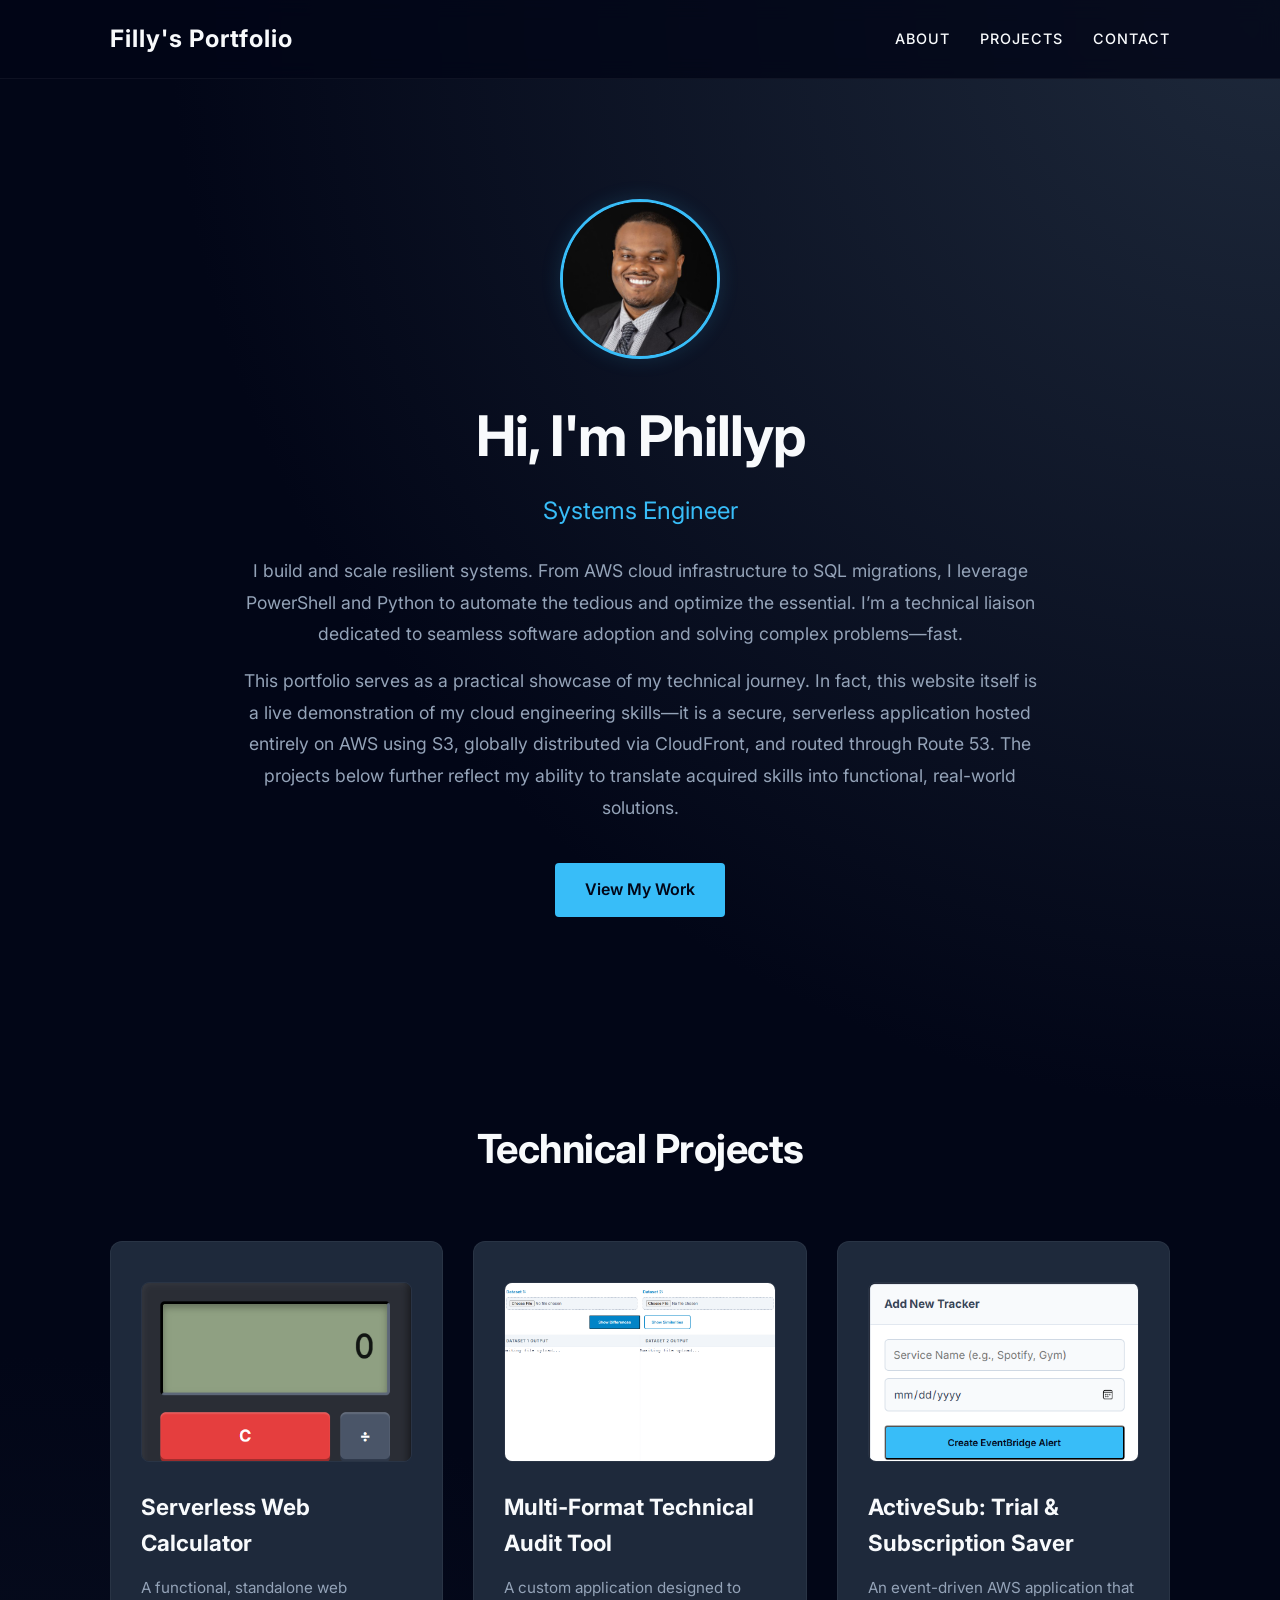
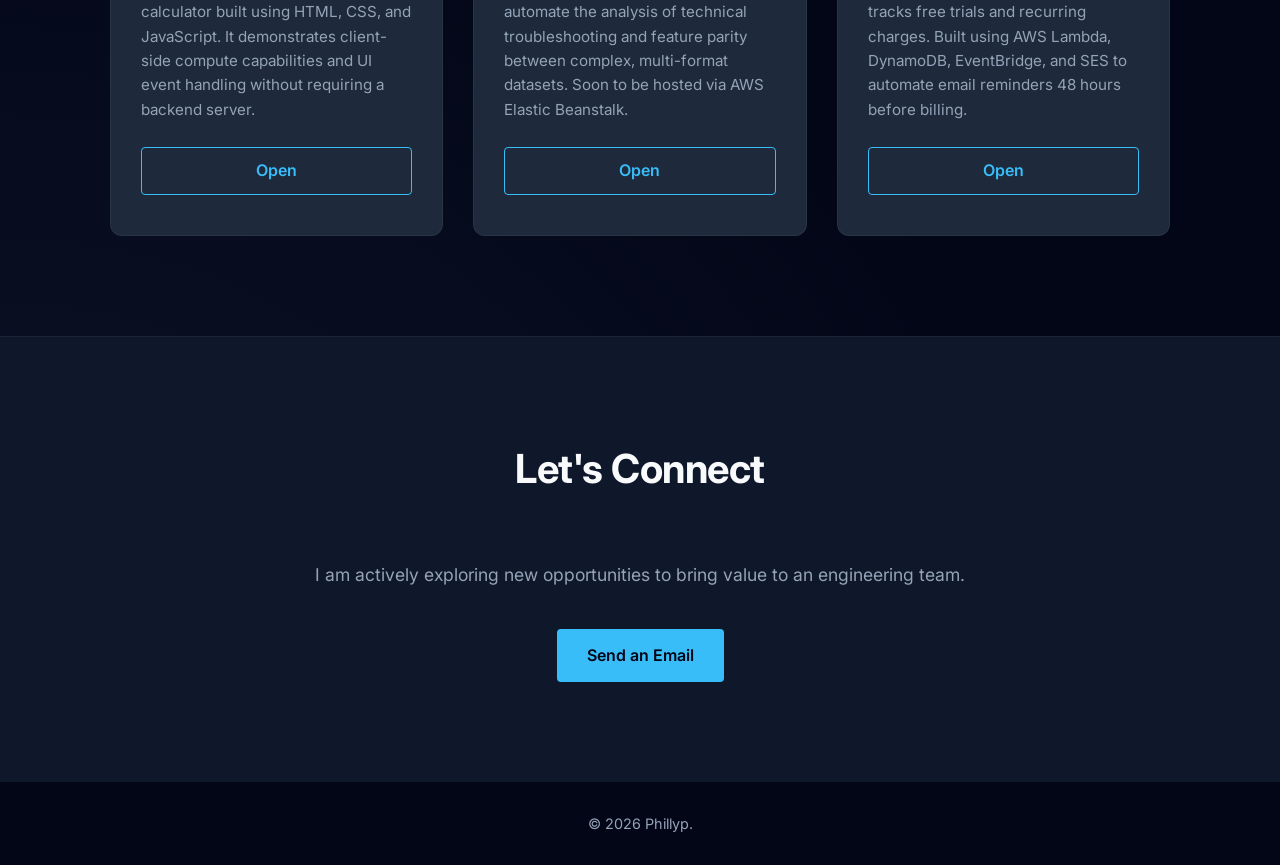
==== index.html @ dc87eb66 "Title Change minor change to the title" ====
<!DOCTYPE html>
<html lang="en">
<head>
    <meta charset="UTF-8">
    <meta name="viewport" content="width=device-width, initial-scale=1.0">
    <title>Phillyp's Portfolio</title>
    <link rel="stylesheet" href="styles.css">
    <link href="https://fonts.googleapis.com/css2?family=Inter:wght@300;400;600;700&display=swap" rel="stylesheet">
</head>
<body>
    <nav>
        <div class="nav-content">
            <span class="logo">Filly's Portfolio</span>
            <ul class="nav-links">
                <li><a href="#about">About</a></li>
                <li><a href="#projects">Projects</a></li>
                <li><a href="#contact">Contact</a></li>
            </ul>
        </div>
    </nav>

    <header id="about">
        <div class="container">
            <img src="profile.jpg" alt="Phillyp - Systems Engineer" class="profile-img">
            <h1>Hi, I'm Phillyp</h1>
            <h2>Systems Engineer</h2>
            
            <p class="summary-text" style="margin-bottom: 15px;">
    I build and scale resilient systems. From AWS cloud infrastructure to SQL migrations, I leverage PowerShell and Python to automate the tedious and optimize the essential. I’m a technical liaison dedicated to seamless software adoption and solving complex problems—fast.
</p>

<p class="summary-text">
    This portfolio serves as a practical showcase of my technical journey. In fact, this website itself is a live demonstration of my cloud engineering skills—it is a secure, serverless application hosted entirely on AWS using S3, globally distributed via CloudFront, and routed through Route 53. The projects below further reflect my ability to translate acquired skills into functional, real-world solutions.
</p>
            
            <a href="#projects" class="btn">View My Work</a>
        </div>
    </header>

    <section id="projects">
        <div class="container">
            <h2 class="section-title">Technical Projects</h2>
            <div class="project-grid">
                
                <div class="project-card">
    <img src="calculator-preview.png" alt="Calculator Preview" class="project-img">
    <h3>Serverless Web Calculator</h3>
    <p>A functional, standalone web calculator built using HTML, CSS, and JavaScript. It demonstrates client-side compute capabilities and UI event handling without requiring a backend server.</p>
    <a href="calculator.html" class="demo-btn" style="display: block; text-align: center; text-decoration: none;">Open</a>
</div>
                
                <div class="project-card">
                    <img src="audit-tool-preview.png" alt="Audit Tool Preview" class="project-img">
                    
                    <h3>Multi-Format Technical Audit Tool</h3>
                    <p>A custom application designed to automate the analysis of technical troubleshooting and feature parity between complex, multi-format datasets. Soon to be hosted via AWS Elastic Beanstalk.</p>
                    
                    <a href="audit-tool.html" class="demo-btn" style="display: block; text-align: center; text-decoration: none;">Open</a>
                </div>

                <div class="project-card">
    <img src="activesub-thumb.png" alt="ActiveSub Interface" class="project-img">
    <h3>ActiveSub: Trial & Subscription Saver</h3>
    <p>An event-driven AWS application that tracks free trials and recurring charges. Built using AWS Lambda, DynamoDB, EventBridge, and SES to automate email reminders 48 hours before billing.</p>
    <a href="sub-saver.html" class="demo-btn" style="display: block; text-align: center; text-decoration: none;">Open</a>
</div>

            </div>

            </div>
        </div>
    </section>

    <section id="contact">
        <div class="container">
            <h2 class="section-title">Let's Connect</h2>
            <p>I am actively exploring new opportunities to bring value to an engineering team.</p>
            <a href="mailto:your.email@example.com" class="btn">Send an Email</a>
        </div>
    </section>

    <footer>
        <p>&copy; 2026 Phillyp.</p>
    </footer>
</body>
</html>
---- styles.css ----
:root {
    --bg-dark: #0f172a;
    --bg-darker: #020617;
    --accent: #38bdf8;
    --accent-hover: #0284c7;
    --text-main: #f8fafc;
    --text-muted: #94a3b8;
    --card-bg: #1e293b;
}

/* This single line enables smooth scrolling for the entire page */
html {
    scroll-behavior: smooth;
}

* {
    margin: 0;
    padding: 0;
    box-sizing: border-box;
    font-family: 'Inter', sans-serif;
}

body {
    background-color: var(--bg-darker);
    background-image: radial-gradient(circle at top right, #1e293b, transparent 40%),
                      radial-gradient(circle at bottom left, #0f172a, transparent 40%);
    color: var(--text-main);
    line-height: 1.6;
}

.container {
    max-width: 1100px;
    margin: 0 auto;
    padding: 0 20px;
}

/* Navigation */
nav {
    background-color: rgba(2, 6, 23, 0.8);
    backdrop-filter: blur(10px);
    position: sticky;
    top: 0;
    z-index: 100;
    border-bottom: 1px solid rgba(255,255,255,0.05);
}

.nav-content {
    display: flex;
    justify-content: space-between;
    align-items: center;
    max-width: 1100px;
    margin: 0 auto;
    padding: 20px;
}

.logo {
    font-size: 1.5rem;
    font-weight: 700;
    letter-spacing: 1px;
}

.nav-links {
    list-style: none;
    display: flex;
    gap: 30px;
}

.nav-links a {
    text-decoration: none;
    color: var(--text-main);
    font-weight: 500;
    font-size: 0.9rem;
    text-transform: uppercase;
    letter-spacing: 1px;
    transition: color 0.3s;
}

.nav-links a:hover {
    color: var(--accent);
}

/* Header & Profile Image */
header {
    padding: 120px 0 100px 0;
    text-align: center;
}

.profile-img {
    width: 160px;
    height: 160px;
    border-radius: 50%;
    object-fit: cover;
    border: 3px solid var(--accent);
    margin-bottom: 25px;
    box-shadow: 0 0 20px rgba(56, 189, 248, 0.15);
}

header h1 {
    font-size: 3.5rem;
    margin-bottom: 10px;
    letter-spacing: -1px;
}

header h2 {
    font-size: 1.5rem;
    color: var(--accent);
    margin-bottom: 25px;
    font-weight: 400;
}

.summary-text {
    max-width: 800px;
    margin: 0 auto 40px auto;
    color: var(--text-muted);
    font-size: 1.1rem;
    text-align: center;
    line-height: 1.8;
}

/* Buttons */
.btn {
    display: inline-block;
    background-color: var(--accent);
    color: var(--bg-darker);
    padding: 14px 30px;
    text-decoration: none;
    border-radius: 4px;
    font-weight: 600;
    transition: all 0.3s ease;
}

.btn:hover {
    background-color: var(--accent-hover);
    transform: translateY(-2px);
}

/* Outline Button (to stle the button) */
.btn-outline {
    display: inline-block;
    border: 2px solid var(--accent);
    color: var(--accent);
    padding: 10px 24px;
    text-decoration: none;
    border-radius: 6px;
    font-weight: 600;
    transition: all 0.3s ease;
    background: transparent;
}

.btn-outline:hover {
    background-color: var(--accent);
    color: var(--bg-darker);
    transform: translateY(-2px);
    box-shadow: 0 4px 12px rgba(56, 189, 248, 0.2);
}

/* Sections & Grid */
section {
    padding: 100px 0;
}

.section-title {
    text-align: center;
    font-size: 2.5rem;
    margin-bottom: 60px;
    letter-spacing: -0.5px;
}

.project-grid {
    display: grid;
    grid-template-columns: repeat(auto-fit, minmax(320px, 1fr));
    gap: 30px;
}

.project-card {
    background: var(--card-bg);
    padding: 40px 30px;
    border-radius: 12px;
    border: 1px solid rgba(255,255,255,0.05);
    transition: transform 0.3s ease, box-shadow 0.3s ease;
}

.project-card:hover {
    transform: translateY(-5px);
    box-shadow: 0 10px 30px rgba(0,0,0,0.5);
    border-color: rgba(56, 189, 248, 0.3);
}

.card-icon {
    font-size: 2rem;
    margin-bottom: 20px;
}

.project-img {
    width: 100%;
    height: 180px;
    object-fit: cover;
    object-position: top; /* Focuses on the top half of the calculator */
    border-radius: 8px;
    margin-bottom: 20px;
    border: 1px solid rgba(255,255,255,0.05);
}

.project-card h3 {
    font-size: 1.4rem;
    margin-bottom: 15px;
}

.project-card p {
    color: var(--text-muted);
    margin-bottom: 25px;
    font-size: 0.95rem;
}

.demo-btn {
    background-color: transparent;
    color: var(--accent);
    border: 1px solid var(--accent);
    padding: 10px 20px;
    border-radius: 4px;
    cursor: pointer;
    font-weight: 600;
    transition: all 0.3s ease;
    width: 100%;
}

.demo-btn:hover {
    background-color: var(--accent);
    color: var(--bg-darker);
}

/* Contact & Footer */
#contact {
    text-align: center;
    background-color: var(--bg-dark);
    border-top: 1px solid rgba(255,255,255,0.05);
}

#contact p {
    margin-bottom: 40px;
    color: var(--text-muted);
    font-size: 1.1rem;
}

footer {
    text-align: center;
    padding: 30px;
    background: var(--bg-darker);
    color: var(--text-muted);
    font-size: 0.9rem;
}

/* Calculator UI Styles */
.calculator-ui {
    display: flex;
    gap: 10px;
    margin-bottom: 20px;
}

.calculator-ui input, .calculator-ui select {
    width: 100%;
    padding: 10px;
    border-radius: 4px;
    border: 1px solid rgba(255,255,255,0.1);
    background: var(--bg-dark);
    color: var(--text-main);
    font-size: 1rem;
}

.calculator-ui input:focus, .calculator-ui select:focus {
    outline: none;
    border-color: var(--accent);
}

.calc-output {
    margin-top: 15px;
    padding: 12px;
    background: rgba(56, 189, 248, 0.1);
    border-left: 4px solid var(--accent);
    border-radius: 4px;
    font-family: monospace;
    font-size: 1.1rem;
    color: var(--text-main);
}

.hidden {
    display: none;
}
/* --- Calculator Page Specific Styles --- */
.calculator-wrapper {
    max-width: 400px;
    margin: 0 auto;
}

/* The Calculator Body */
.calculator-ui {
    display: block; /* This fixes the squished side-by-side bug! */
    background: #2a2d35; /* Matte dark grey plastic */
    padding: 30px;
    border-radius: 12px;
    /* Creates a realistic 3D casing effect */
    box-shadow: 
        15px 15px 30px rgba(0,0,0,0.6), 
        inset -3px -3px 10px rgba(0,0,0,0.5), 
        inset 3px 3px 10px rgba(255,255,255,0.1);
    border: 1px solid #1a1c23;
}

/* The LCD Display */
.calc-display {
    background: #8fa082; /* Classic retro LCD Green/Grey */
    color: #111512; /* Dark text */
    font-size: 3.5rem;
    text-align: right;
    padding: 20px 15px;
    border-radius: 6px;
    margin-bottom: 25px;
    overflow-x: auto;
    /* Makes the screen look physically pushed into the casing */
    border: inset 4px #1c1f24; 
    box-shadow: inset 0px 5px 10px rgba(0,0,0,0.3);
    font-family: 'Courier New', Courier, monospace;
    font-weight: bold;
    letter-spacing: 2px;
}

/* Keypad Grid */
.calc-keypad {
    display: grid;
    grid-template-columns: repeat(4, 1fr);
    gap: 15px; /* Creates even spacing so buttons fill the width */
}

/* The Base Buttons */
.calc-btn {
    background: #e0e0e0; /* Classic light grey buttons */
    color: #333;
    border: none;
    padding: 20px 0;
    font-size: 1.5rem;
    border-radius: 8px;
    cursor: pointer;
    font-weight: bold;
    width: 100%; /* Forces buttons to expand to grid size */
    /* Creates a thick 3D bottom edge */
    box-shadow: 0 5px #a0a0a0, inset 0px 2px 2px rgba(255,255,255,0.8);
    transition: all 0.1s ease;
    text-align: center;
}

/* Physical Button Press Effect */
.calc-btn:active {
    transform: translateY(5px); /* Pushes the button down */
    box-shadow: 0 0px #a0a0a0, inset 0px 2px 2px rgba(255,255,255,0.8);
}

.calc-btn:hover {
    background: #f0f0f0;
}

/* Operator Buttons (Divide, Multiply, Subtract, Add) */
.calc-btn.op {
    background: #4a5568;
    color: white;
    box-shadow: 0 5px #2d3748, inset 0px 2px 2px rgba(255,255,255,0.2);
}
.calc-btn.op:active {
    box-shadow: 0 0px #2d3748, inset 0px 2px 2px rgba(255,255,255,0.2);
}
.calc-btn.op:hover {
    background: #5a667b;
}

/* Clear Button */
.calc-btn.clear {
    grid-column: span 3;
    background: #e53e3e;
    color: white;
    box-shadow: 0 5px #9b2c2c, inset 0px 2px 2px rgba(255,255,255,0.2);
}
.calc-btn.clear:active {
    box-shadow: 0 0px #9b2c2c, inset 0px 2px 2px rgba(255,255,255,0.2);
}
.calc-btn.clear:hover {
    background: #f56565;
}

/* Zero Button */
.calc-btn.zero {
    grid-column: span 2;
}

/* Equal Button */
.calc-btn.equal {
    grid-column: span 2;
    background: #3182ce;
    color: white;
    box-shadow: 0 5px #2b6cb0, inset 0px 2px 2px rgba(255,255,255,0.2);
}
.calc-btn.equal:active {
    box-shadow: 0 0px #2b6cb0, inset 0px 2px 2px rgba(255,255,255,0.2);
}
.calc-btn.equal:hover {
    background: #4299e1;
}

/* --- Audit Tool Workspace Styles (Standalone App Interface) --- */
.audit-workspace {
    background: #ffffff; /* Crisp white background */
    border: 1px solid #cbd5e1;
    border-radius: 8px;
    margin-bottom: 40px;
    overflow: hidden;
    /* Adds a heavy drop shadow so it looks like a floating window */
    box-shadow: 0 25px 50px -12px rgba(0,0,0,0.5), 0 0 0 1px rgba(255,255,255,0.1);
    color: #0f172a; 
}

.workspace-header {
    background: #f8fafc;
    padding: 20px;
    border-bottom: 1px solid #e2e8f0;
}

.workspace-header h4 {
    color: #0f172a;
    margin-bottom: 5px;
}

.workspace-header p {
    color: #64748b;
    font-size: 0.95rem;
    margin: 0;
}

.file-upload-grid {
    display: grid;
    grid-template-columns: 1fr 1fr;
    gap: 20px;
    padding: 20px;
    background: #ffffff;
}

.upload-zone label {
    display: block;
    font-weight: 600;
    color: #0284c7; /* Professional blue accent */
    margin-bottom: 8px;
    font-size: 0.9rem;
}

.file-input {
    width: 100%;
    padding: 10px;
    background: #f1f5f9;
    border: 1px dashed #94a3b8;
    border-radius: 6px;
    color: #334155;
    cursor: pointer;
}

.workspace-controls {
    padding: 0 20px 20px 20px;
    display: flex;
    justify-content: center; /* This line centers the buttons */
    gap: 15px;
    background: #ffffff;
}

/* Adjusting button colors specifically for the light workspace */
.workspace-controls .btn {
    background: #0284c7;
    color: white;
}
.workspace-controls .btn-outline {
    border-color: #0284c7;
    color: #0284c7;
}
.workspace-controls .btn-outline:hover {
    background: #0284c7;
    color: white;
}

.diff-viewer {
    display: grid;
    grid-template-columns: 1fr 1fr;
    border-top: 1px solid #e2e8f0;
}

.pane {
    display: flex;
    flex-direction: column;
}

.pane:first-child {
    border-right: 1px solid #e2e8f0;
}

.pane-header {
    background: #f1f5f9;
    padding: 10px 20px;
    font-size: 0.85rem;
    font-weight: 600;
    color: #475569;
    text-transform: uppercase;
    letter-spacing: 1px;
    border-bottom: 1px solid #e2e8f0;
}

.pane-content {
    background: #ffffff;
    height: 400px;
    overflow-y: auto;
    padding: 0; /* Removed padding so the line numbers touch the far left edge */
    font-family: 'Courier New', Courier, monospace;
    font-size: 0.95rem;
    color: #334155;
    counter-reset: line-number; /* Initializes the automatic line counting system */
}

/* Logic Highlighting Classes */
.diff-line {
    position: relative; /* Required for the sidebar positioning */
    padding: 2px 8px 2px 55px; /* 55px left padding makes room for the numbers */
    min-height: 24px; 
    word-break: break-all;
    white-space: pre-wrap; 
    /* Removed margins so the sidebars stack into a continuous solid column */
}

/* The Notepad++ Style Line Number Sidebar */
.diff-line::before {
    counter-increment: line-number;
    content: counter(line-number);
    position: absolute;
    left: 0;
    top: 0;
    bottom: 0; /* Stretches to the full height even if the text wraps downward */
    width: 45px;
    background-color: #f1f5f9; /* Classic light gray sidebar */
    color: #94a3b8;
    text-align: right;
    padding-right: 10px;
    padding-top: 2px; /* Matches the top padding of the text */
    font-size: 0.85rem;
    border-right: 1px solid #e2e8f0;
    user-select: none; /* Prevents users from accidentally copying the line numbers */
}

/* Updated color classes (removed the old left border for a cleaner IDE look) */
.diff-red {
    background: #fee2e2;
    color: #991b1b;
}

.diff-green {
    background: #dcfce7;
    color: #166534;
}

/* Fades out the non-highlighted text so the colors pop */
.diff-muted {
    color: #cbd5e1; 
}

/* --- AWS Architecture Simulation Workspace --- */
.cloud-workspace {
    background: #ffffff;
    border: 1px solid #cbd5e1;
    border-radius: 8px;
    margin-bottom: 40px;
    overflow: hidden;
    box-shadow: 0 25px 50px -12px rgba(0,0,0,0.5);
    display: flex;
    flex-direction: column;
}

.cloud-controls {
    background: #f8fafc;
    padding: 20px;
    border-bottom: 1px solid #e2e8f0;
}

.cloud-controls h4 {
    color: #0f172a;
    margin-bottom: 15px;
}

.cloud-canvas {
    position: relative;
    height: 350px;
    background: #0f172a; /* Dark background to make nodes pop */
    overflow: hidden;
}

.cables {
    position: absolute;
    top: 0;
    left: 0;
    width: 100%;
    height: 100%;
}

.cables line {
    stroke: #334155;
    stroke-width: 3;
}

.node {
    position: absolute;
    width: 100px;
    text-align: center;
    color: #f8fafc;
    font-size: 0.8rem;
    z-index: 10;
}

.node .icon {
    background: #1e293b;
    border: 2px solid #cbd5e1;
    border-radius: 8px;
    width: 60px;
    height: 60px;
    margin: 0 auto 5px auto;
    display: flex;
    align-items: center;
    justify-content: center;
    font-size: 1.8rem;
    box-shadow: 0 4px 6px rgba(0,0,0,0.3);
}

.node .aws-icon {
    border-color: #f59e0b; /* AWS Orange */
    color: #f59e0b;
}

.node .func-icon {
    border-color: #a855f7; /* Lambda/Function Purple */
}

.node small {
    color: #94a3b8;
    font-size: 0.7rem;
}

/* The Animated Request */
.packet {
    position: absolute;
    width: 14px;
    height: 14px;
    background: #38bdf8;
    border-radius: 50%;
    box-shadow: 0 0 10px #38bdf8, 0 0 20px #38bdf8;
    z-index: 20;
    transition: top 0.6s linear, left 0.6s linear; 
}

.hidden {
    display: none;
}

/* --- Subscription Saver Workspace --- */
.sub-workspace {
    background: #ffffff;
    border: 1px solid #cbd5e1;
    border-radius: 8px;
    width: 380px;
    box-shadow: 0 25px 50px -12px rgba(0,0,0,0.5);
    color: #0f172a;
    overflow: hidden;
}

.sub-header {
    background: #f8fafc;
    padding: 15px 20px;
    border-bottom: 1px solid #e2e8f0;
}

.sub-header h4 {
    margin: 0;
    color: #334155;
    font-size: 1rem;
}

.sub-form {
    padding: 20px;
}

.sub-input {
    width: 100%;
    padding: 12px;
    margin-bottom: 10px;
    border: 1px solid #cbd5e1;
    border-radius: 6px;
    font-size: 0.95rem;
    color: #334155;
    background: #f8fafc;
}

.sub-input:focus {
    outline: none;
    border-color: #0284c7;
    box-shadow: 0 0 0 3px rgba(2, 132, 199, 0.1);
}

.api-status {
    margin-top: 15px;
    padding: 10px;
    background: #dcfce7;
    color: #166534;
    border-radius: 4px;
    font-family: monospace;
    font-size: 0.85rem;
    text-align: center;
}

.sub-list {
    padding: 0;
    max-height: 250px;
    overflow-y: auto;
}

.sub-item {
    display: flex;
    justify-content: space-between;
    align-items: center;
    padding: 15px 20px;
    border-bottom: 1px solid #e2e8f0;
    transition: background 0.2s;
}

.sub-item:hover {
    background: #f8fafc;
}

.sub-item:last-child {
    border-bottom: none;
}

.sub-info {
    display: flex;
    flex-direction: column;
}

.sub-info strong {
    font-size: 0.95rem;
    color: #0f172a;
}

.sub-info small {
    color: #64748b;
    font-size: 0.8rem;
    margin-top: 3px;
}

.status-badge {
    padding: 4px 10px;
    border-radius: 12px;
    font-size: 0.75rem;
    font-weight: 600;
}

.status-badge.safe {
    background: #e0f2fe;
    color: #0284c7;
}

.status-badge.warning {
    background: #fef08a;
    color: #854d0e;
}

.status-badge.new {
    background: #dcfce7;
    color: #166534;
}
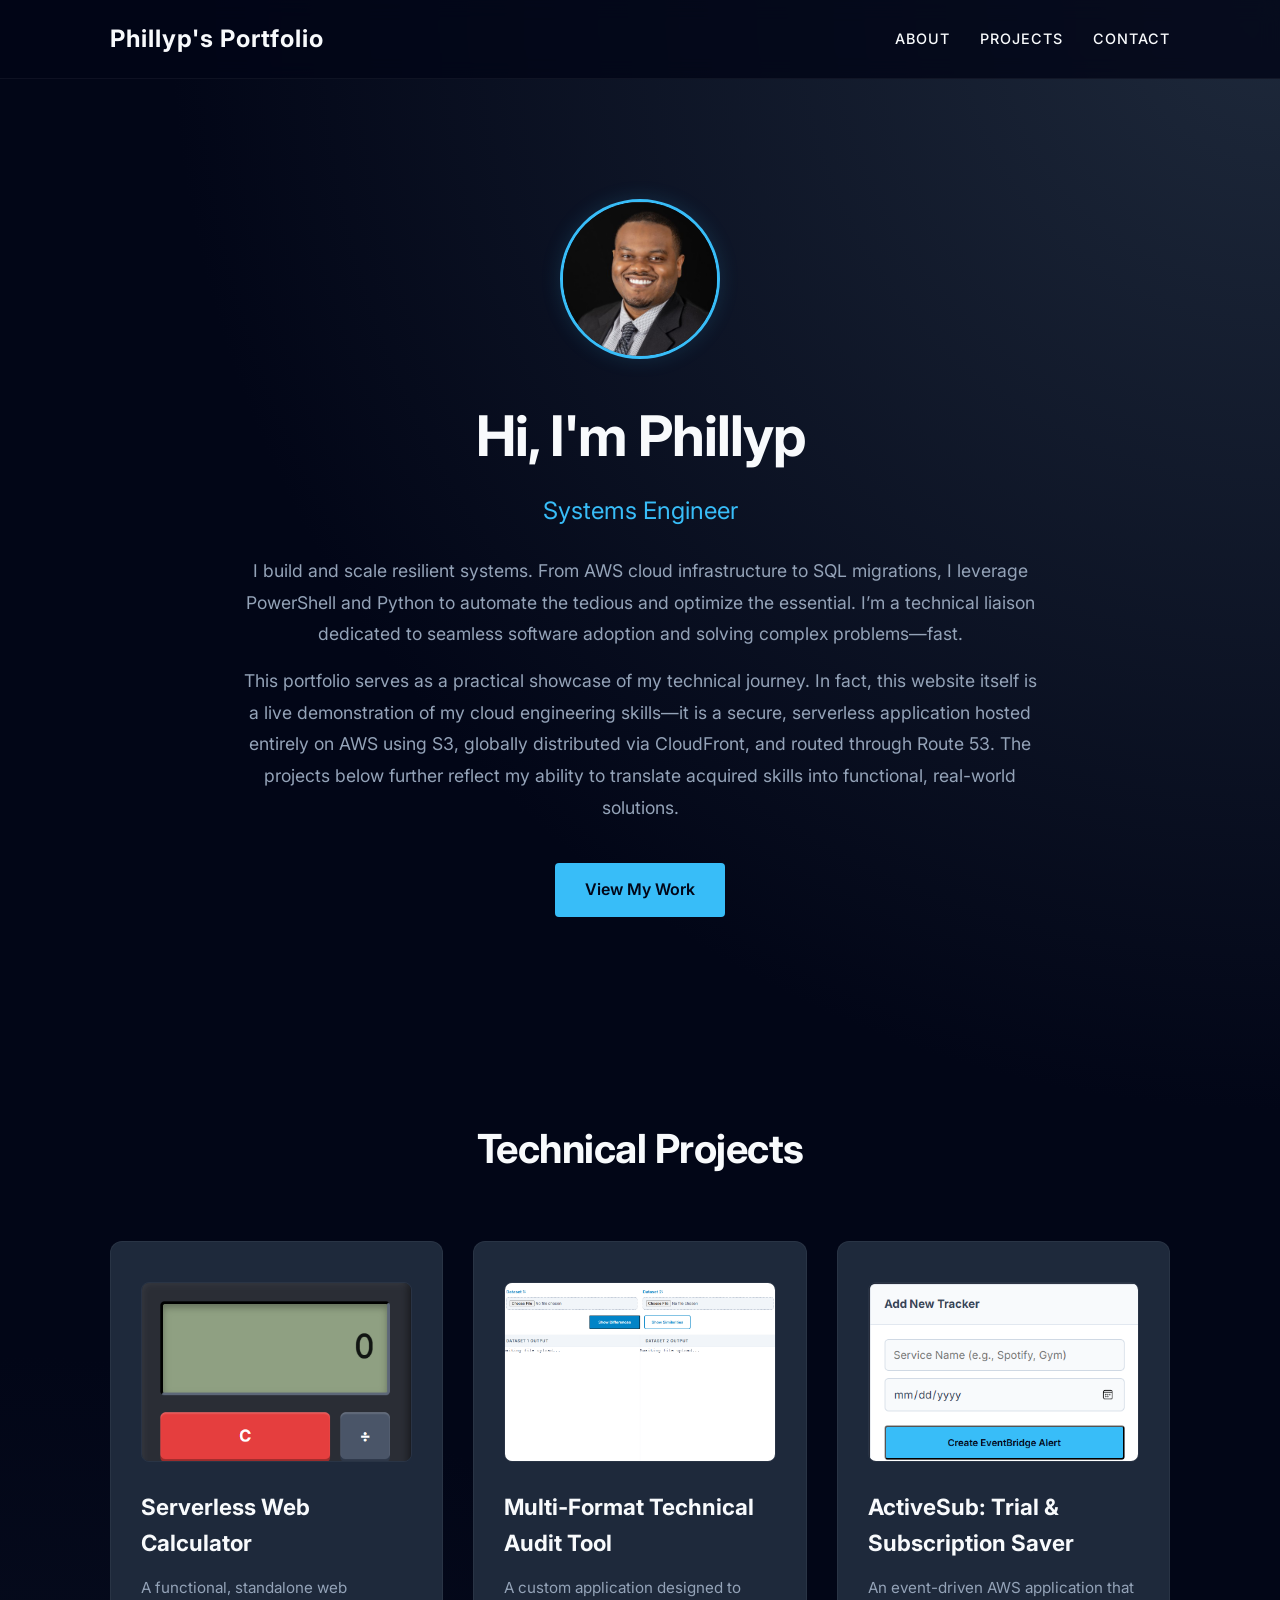
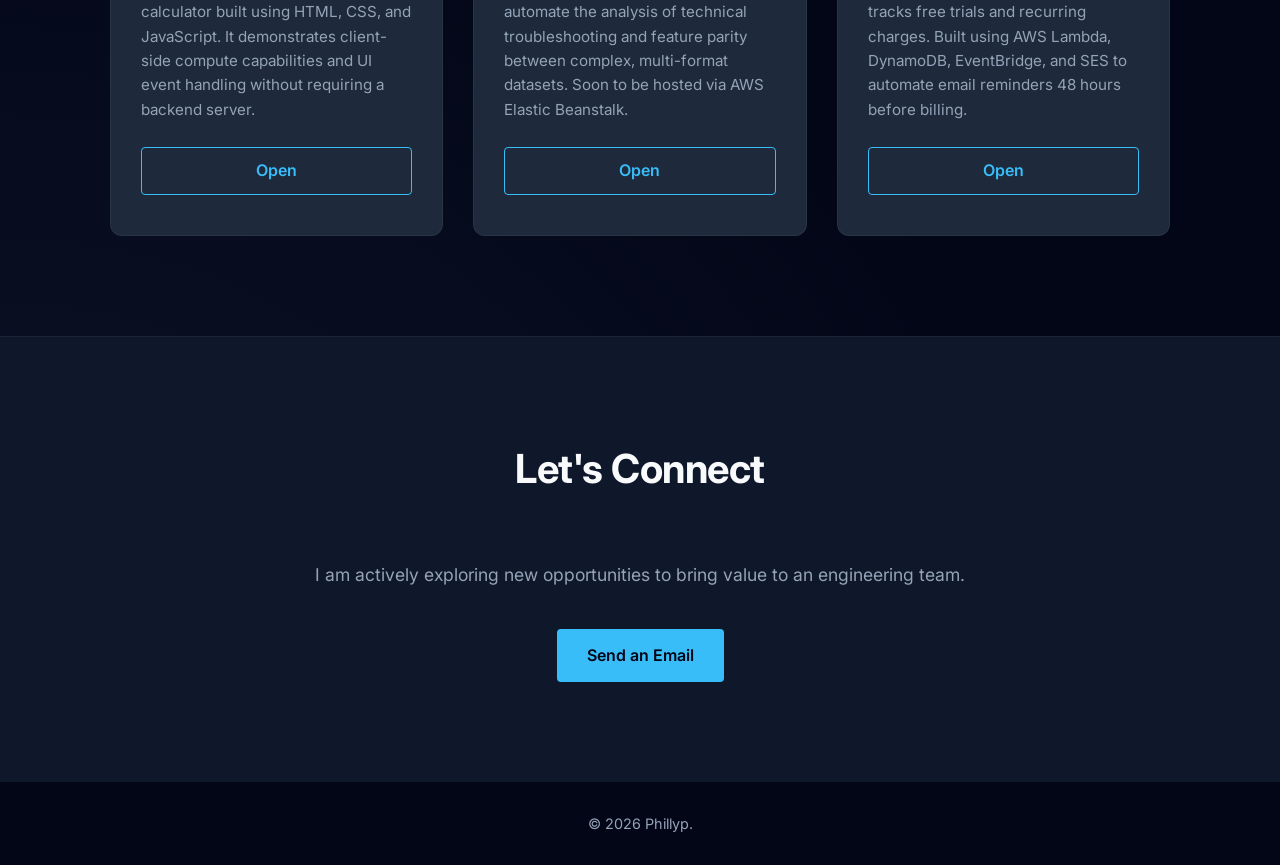
==== commit 3748979b: "naming name change" ====
--- a/index.html
+++ b/index.html
@@ -10,7 +10,7 @@
 <body>
     <nav>
         <div class="nav-content">
-            <span class="logo">Filly's Portfolio</span>
+            <span class="logo">Phillyp's Portfolio</span>
             <ul class="nav-links">
                 <li><a href="#about">About</a></li>
                 <li><a href="#projects">Projects</a></li>
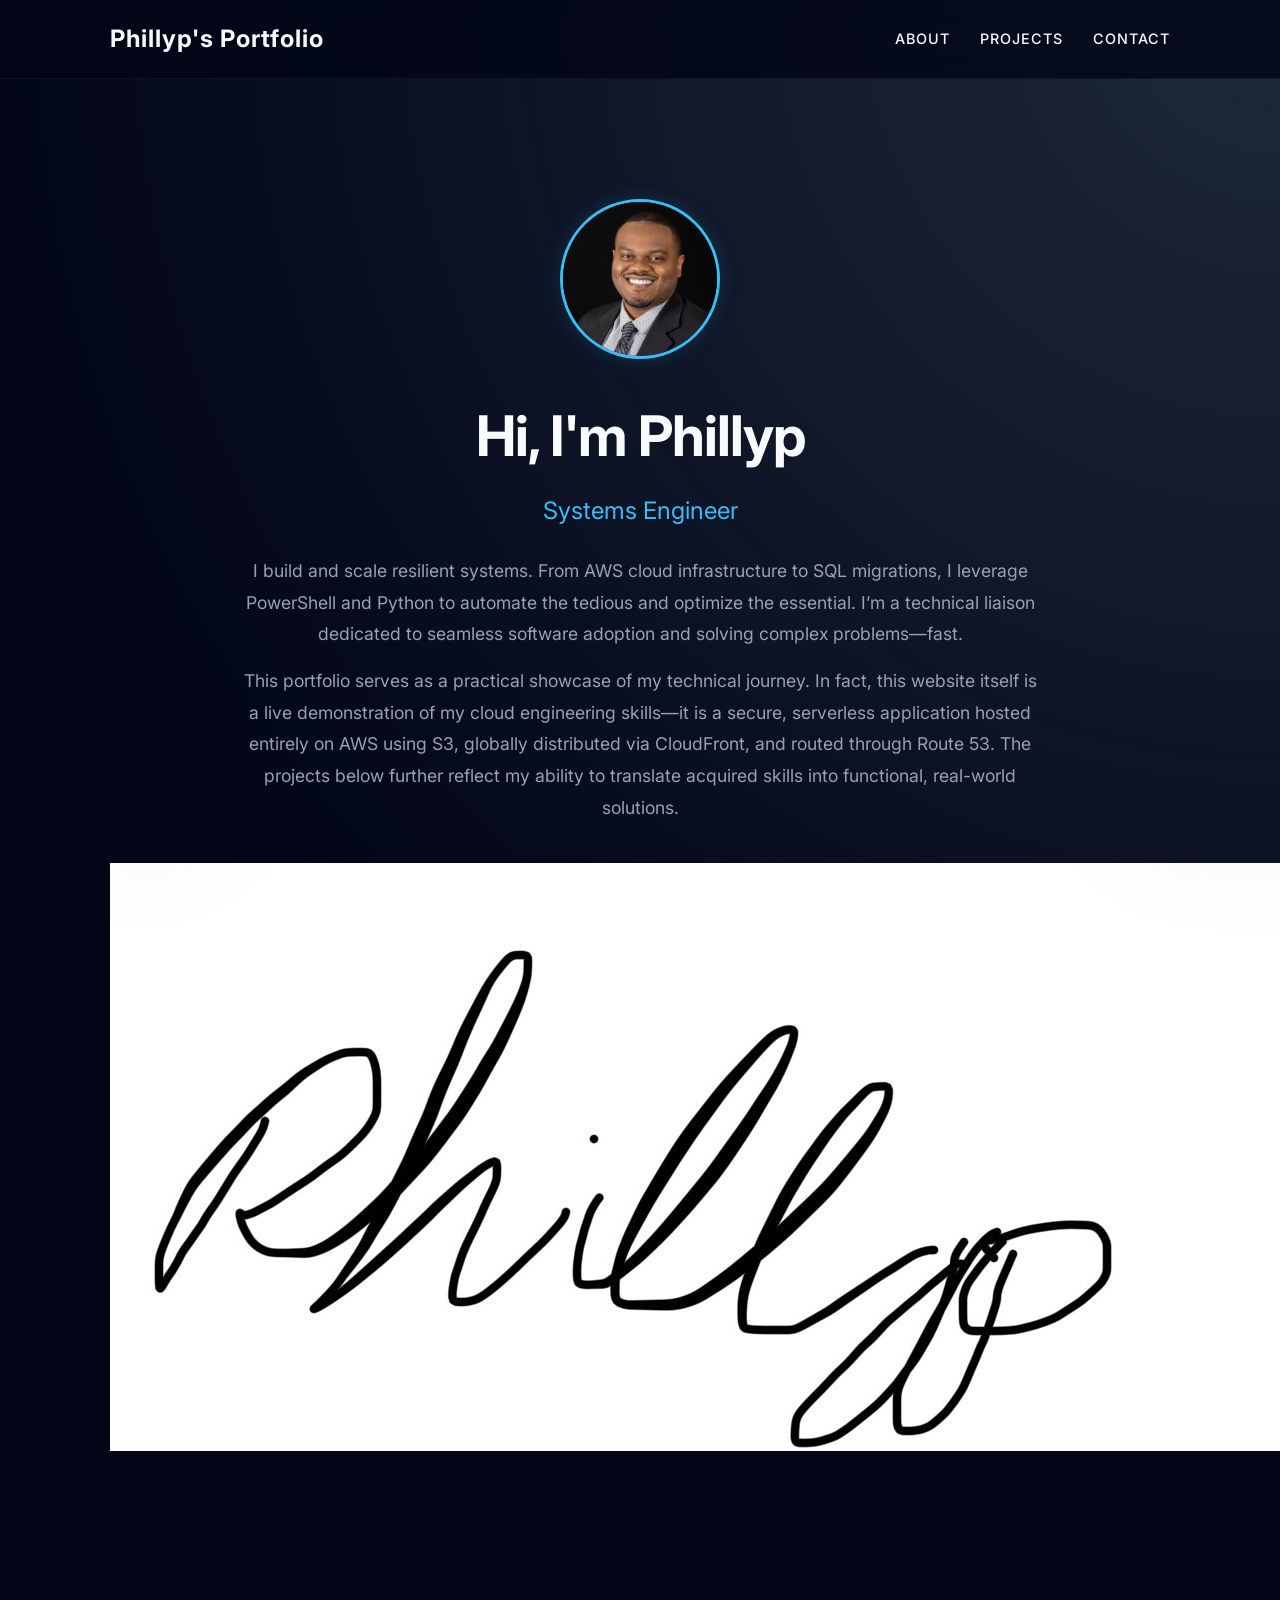
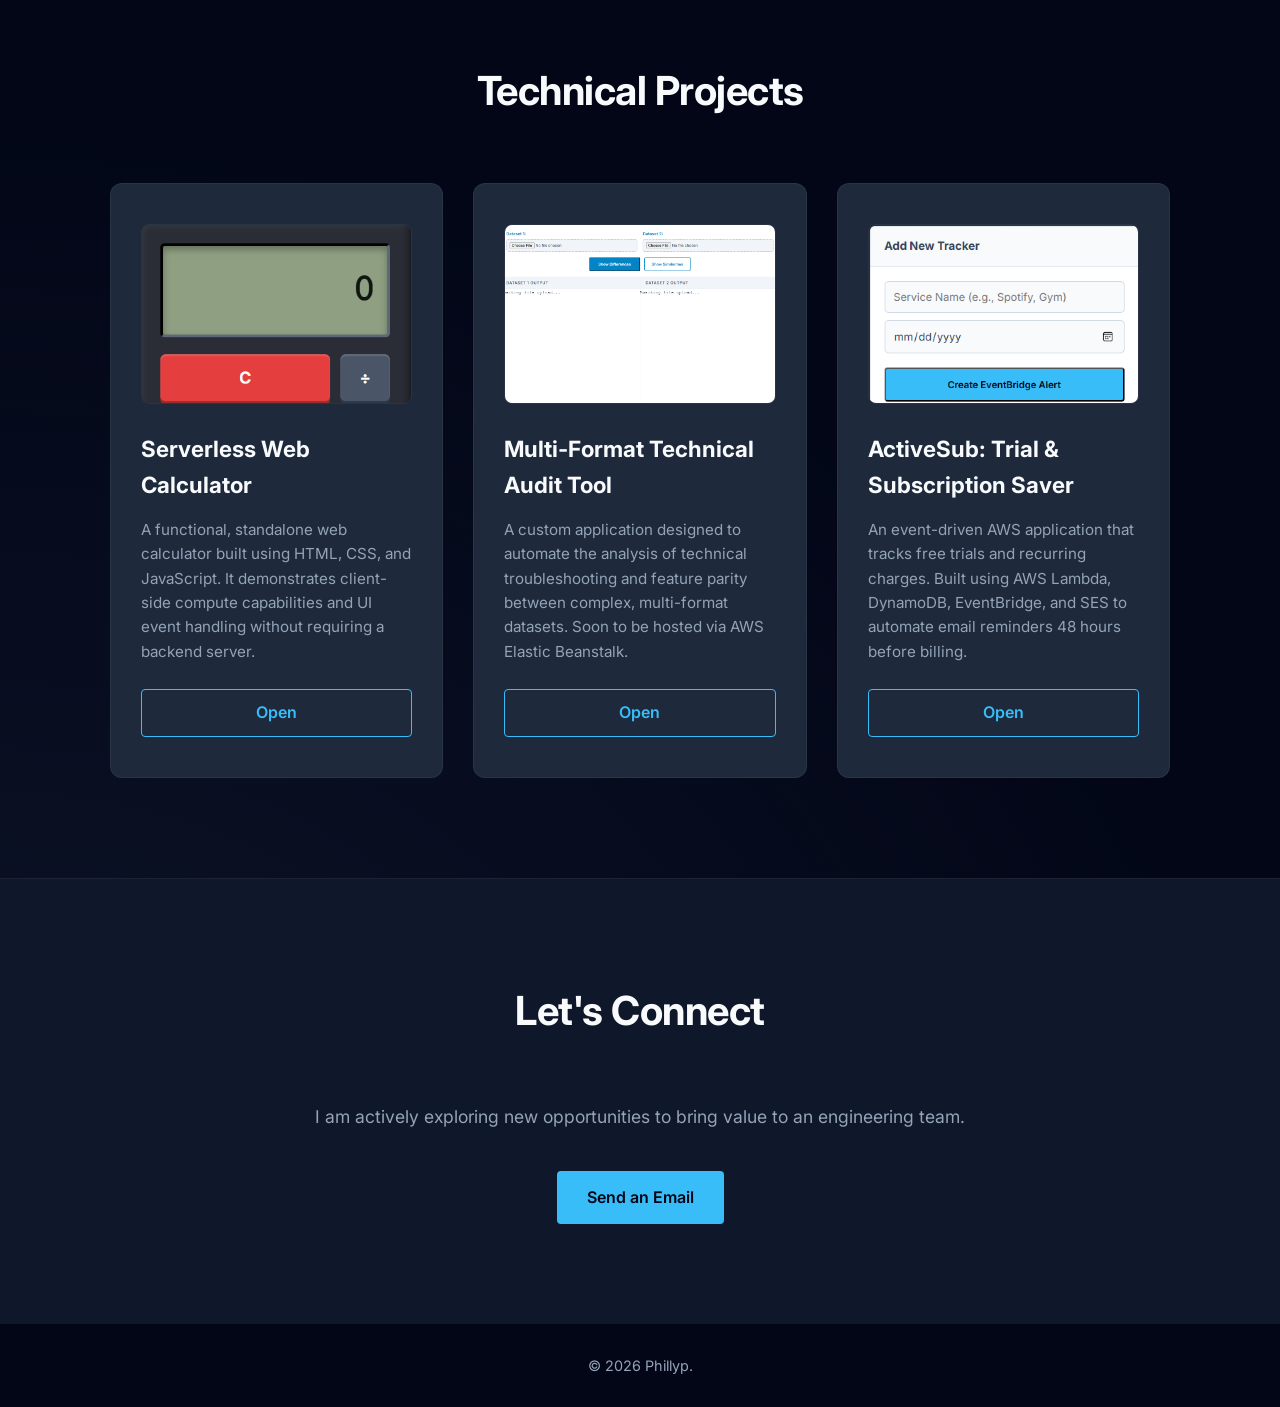
==== commit 2a9c2044: "Update index.html to modify header content Removed the 'View My Work' link and added a signature ima" ====
--- a/index.html
+++ b/index.html
@@ -33,9 +33,10 @@
     This portfolio serves as a practical showcase of my technical journey. In fact, this website itself is a live demonstration of my cloud engineering skills—it is a secure, serverless application hosted entirely on AWS using S3, globally distributed via CloudFront, and routed through Route 53. The projects below further reflect my ability to translate acquired skills into functional, real-world solutions.
 </p>
             
-            <a href="#projects" class="btn">View My Work</a>
-        </div>
-    </header>
+            <img src="signature.jpg" alt="Phillyp Menard Signature" class="document-signature">
+
+    </div>
+</header>
 
     <section id="projects">
         <div class="container">
@@ -83,4 +84,4 @@
         <p>&copy; 2026 Phillyp.</p>
     </footer>
 </body>
-</html>+</html>
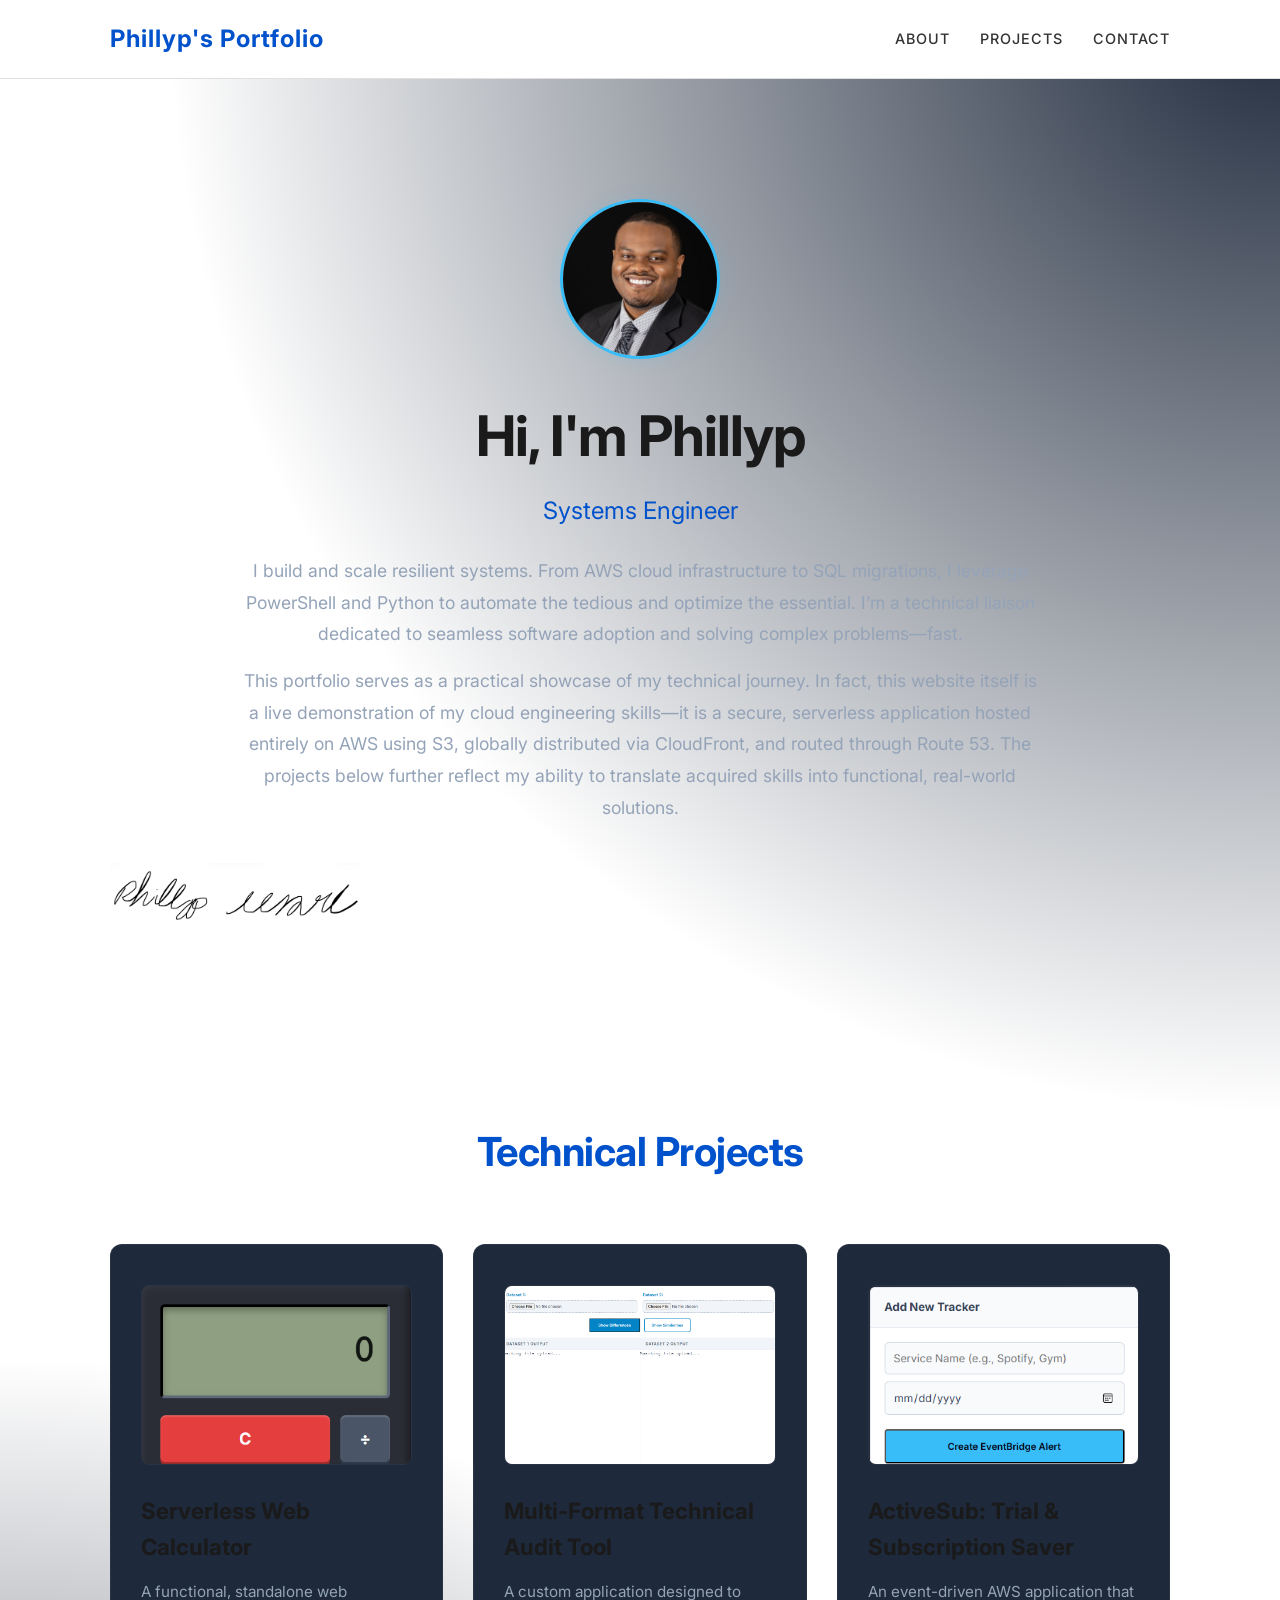
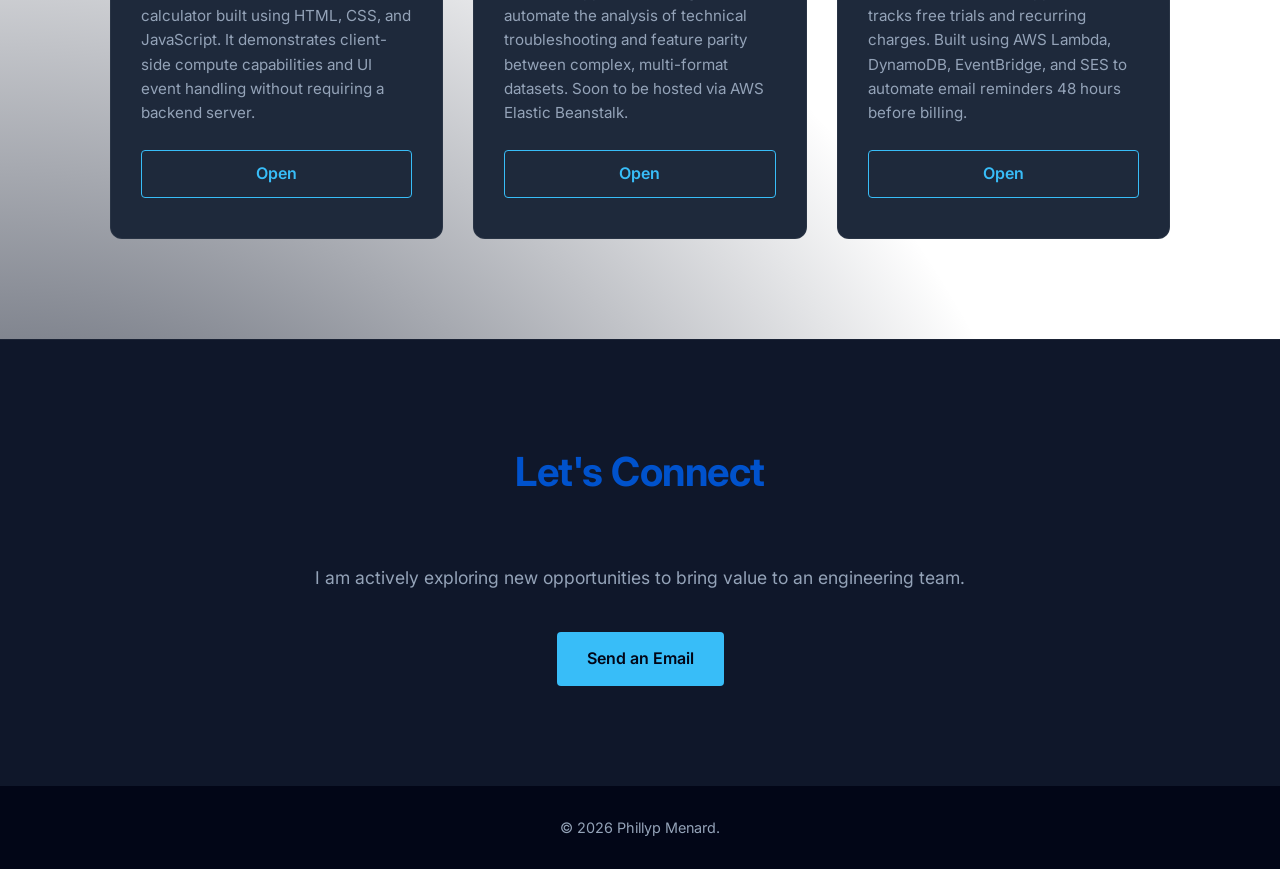
==== commit 00e5b90e: "Update personal information and project details in index.html" ====
--- a/index.html
+++ b/index.html
@@ -26,17 +26,17 @@
             <h2>Systems Engineer</h2>
             
             <p class="summary-text" style="margin-bottom: 15px;">
-    I build and scale resilient systems. From AWS cloud infrastructure to SQL migrations, I leverage PowerShell and Python to automate the tedious and optimize the essential. I’m a technical liaison dedicated to seamless software adoption and solving complex problems—fast.
-</p>
+                I build and scale resilient systems. From AWS cloud infrastructure to SQL migrations, I leverage PowerShell and Python to automate the tedious and optimize the essential. I’m a technical liaison dedicated to seamless software adoption and solving complex problems—fast.
+            </p>
 
-<p class="summary-text">
-    This portfolio serves as a practical showcase of my technical journey. In fact, this website itself is a live demonstration of my cloud engineering skills—it is a secure, serverless application hosted entirely on AWS using S3, globally distributed via CloudFront, and routed through Route 53. The projects below further reflect my ability to translate acquired skills into functional, real-world solutions.
-</p>
+            <p class="summary-text">
+                This portfolio serves as a practical showcase of my technical journey. In fact, this website itself is a live demonstration of my cloud engineering skills—it is a secure, serverless application hosted entirely on AWS using S3, globally distributed via CloudFront, and routed through Route 53. The projects below further reflect my ability to translate acquired skills into functional, real-world solutions.
+            </p>
             
             <img src="signature.jpg" alt="Phillyp Menard Signature" class="document-signature">
 
-    </div>
-</header>
+        </div>
+    </header>
 
     <section id="projects">
         <div class="container">
@@ -44,29 +44,25 @@
             <div class="project-grid">
                 
                 <div class="project-card">
-    <img src="calculator-preview.png" alt="Calculator Preview" class="project-img">
-    <h3>Serverless Web Calculator</h3>
-    <p>A functional, standalone web calculator built using HTML, CSS, and JavaScript. It demonstrates client-side compute capabilities and UI event handling without requiring a backend server.</p>
-    <a href="calculator.html" class="demo-btn" style="display: block; text-align: center; text-decoration: none;">Open</a>
-</div>
+                    <img src="calculator-preview.png" alt="Calculator Preview" class="project-img">
+                    <h3>Serverless Web Calculator</h3>
+                    <p>A functional, standalone web calculator built using HTML, CSS, and JavaScript. It demonstrates client-side compute capabilities and UI event handling without requiring a backend server.</p>
+                    <a href="calculator.html" class="demo-btn" style="display: block; text-align: center; text-decoration: none;">Open</a>
+                </div>
                 
                 <div class="project-card">
                     <img src="audit-tool-preview.png" alt="Audit Tool Preview" class="project-img">
-                    
                     <h3>Multi-Format Technical Audit Tool</h3>
                     <p>A custom application designed to automate the analysis of technical troubleshooting and feature parity between complex, multi-format datasets. Soon to be hosted via AWS Elastic Beanstalk.</p>
-                    
                     <a href="audit-tool.html" class="demo-btn" style="display: block; text-align: center; text-decoration: none;">Open</a>
                 </div>
 
                 <div class="project-card">
-    <img src="activesub-thumb.png" alt="ActiveSub Interface" class="project-img">
-    <h3>ActiveSub: Trial & Subscription Saver</h3>
-    <p>An event-driven AWS application that tracks free trials and recurring charges. Built using AWS Lambda, DynamoDB, EventBridge, and SES to automate email reminders 48 hours before billing.</p>
-    <a href="sub-saver.html" class="demo-btn" style="display: block; text-align: center; text-decoration: none;">Open</a>
-</div>
-
-            </div>
+                    <img src="activesub-thumb.png" alt="ActiveSub Interface" class="project-img">
+                    <h3>ActiveSub: Trial & Subscription Saver</h3>
+                    <p>An event-driven AWS application that tracks free trials and recurring charges. Built using AWS Lambda, DynamoDB, EventBridge, and SES to automate email reminders 48 hours before billing.</p>
+                    <a href="sub-saver.html" class="demo-btn" style="display: block; text-align: center; text-decoration: none;">Open</a>
+                </div>
 
             </div>
         </div>
@@ -76,12 +72,12 @@
         <div class="container">
             <h2 class="section-title">Let's Connect</h2>
             <p>I am actively exploring new opportunities to bring value to an engineering team.</p>
-            <a href="mailto:your.email@example.com" class="btn">Send an Email</a>
+            <a href="mailto:phillypm51@gmail.com" class="btn">Send an Email</a>
         </div>
     </section>
 
     <footer>
-        <p>&copy; 2026 Phillyp.</p>
+        <p>&copy; 2026 Phillyp Menard.</p>
     </footer>
 </body>
 </html>
--- a/styles.css
+++ b/styles.css
@@ -1,3 +1,7 @@
+/* The fallback font if all else fails */
+@import url('https://fonts.googleapis.com/css2?family=Inter:wght@400;600;700&display=swap');
+
+
 :root {
     --bg-dark: #0f172a;
     --bg-darker: #020617;
@@ -773,4 +777,47 @@
 .status-badge.new {
     background: #dcfce7;
     color: #166534;
-}+}
+
+
+/* The Font Stack & Light Mode Colors */
+body {
+    background-color: #ffffff; /* Crisp white paper background */
+    color: #333333; /* Dark charcoal text for high contrast but low eye-strain */
+    font-family: 'Aptos', 'Inter', -apple-system, sans-serif;
+}
+
+h1, h2, h3, h4, .logo {
+    font-family: 'Aptos Display', 'Inter', -apple-system, sans-serif;
+    color: #1a1a1a; /* Almost black for headers */
+}
+
+/* Tone down the neon blue to a corporate AWS blue */
+h2, .logo {
+    color: #0052cc !important; 
+}
+
+/* The Signature Styling */
+.document-signature {
+    max-width: 250px; /* Keeps it reasonably sized */
+    display: block;
+    margin-top: 30px;
+    mix-blend-mode: multiply; /* This makes the white background of the image blend perfectly */
+}
+
+/* Fix the Navbar for Light Mode */
+nav {
+    background-color: #ffffff !important;
+    border-bottom: 1px solid #e0e0e0; /* Crisp line like a document header */
+}
+
+nav a {
+    color: #333333 !important;
+    font-weight: 600;
+}
+
+/* Clean up the Profile Picture */
+#about img[alt="Phillyp"] {
+    border: 3px solid #e0e0e0; /* Removes neon glow, adds clean grey border */
+    box-shadow: 0 4px 6px rgba(0,0,0,0.05); /* Very subtle paper shadow */
+}
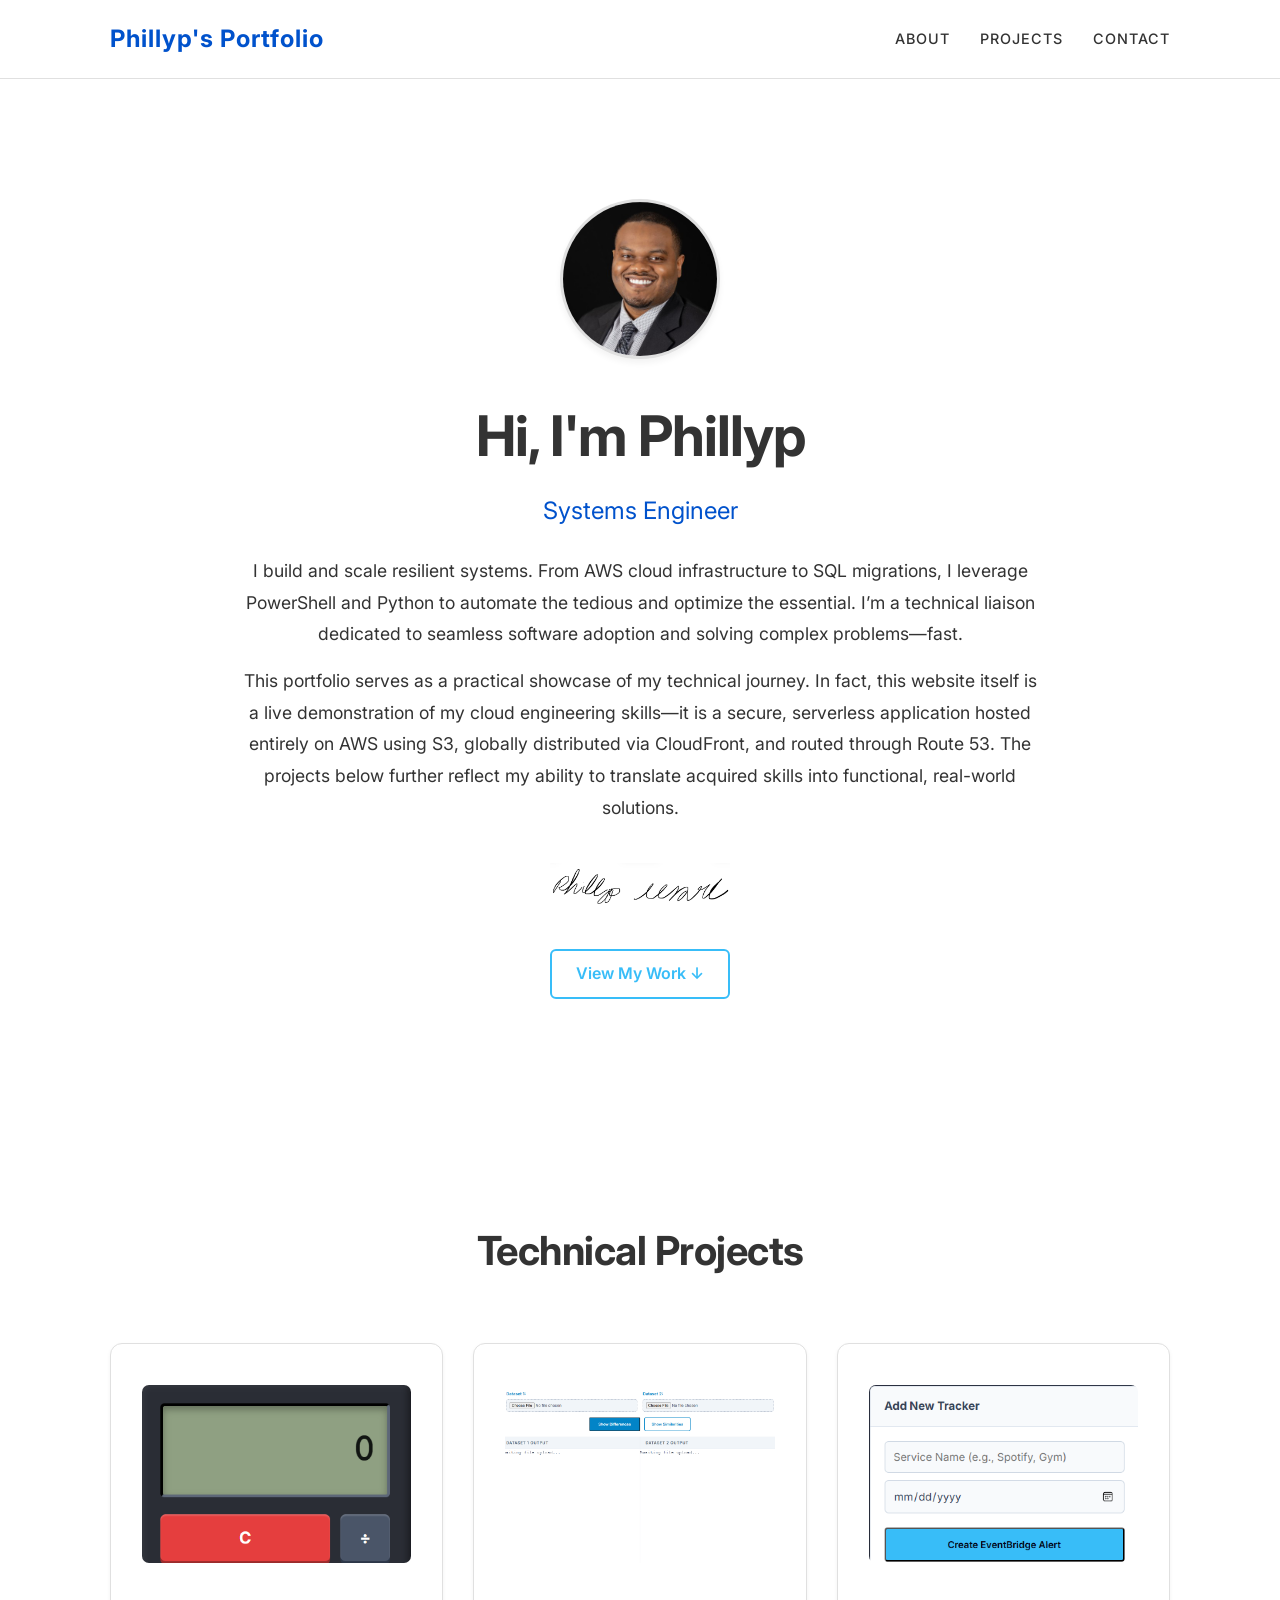
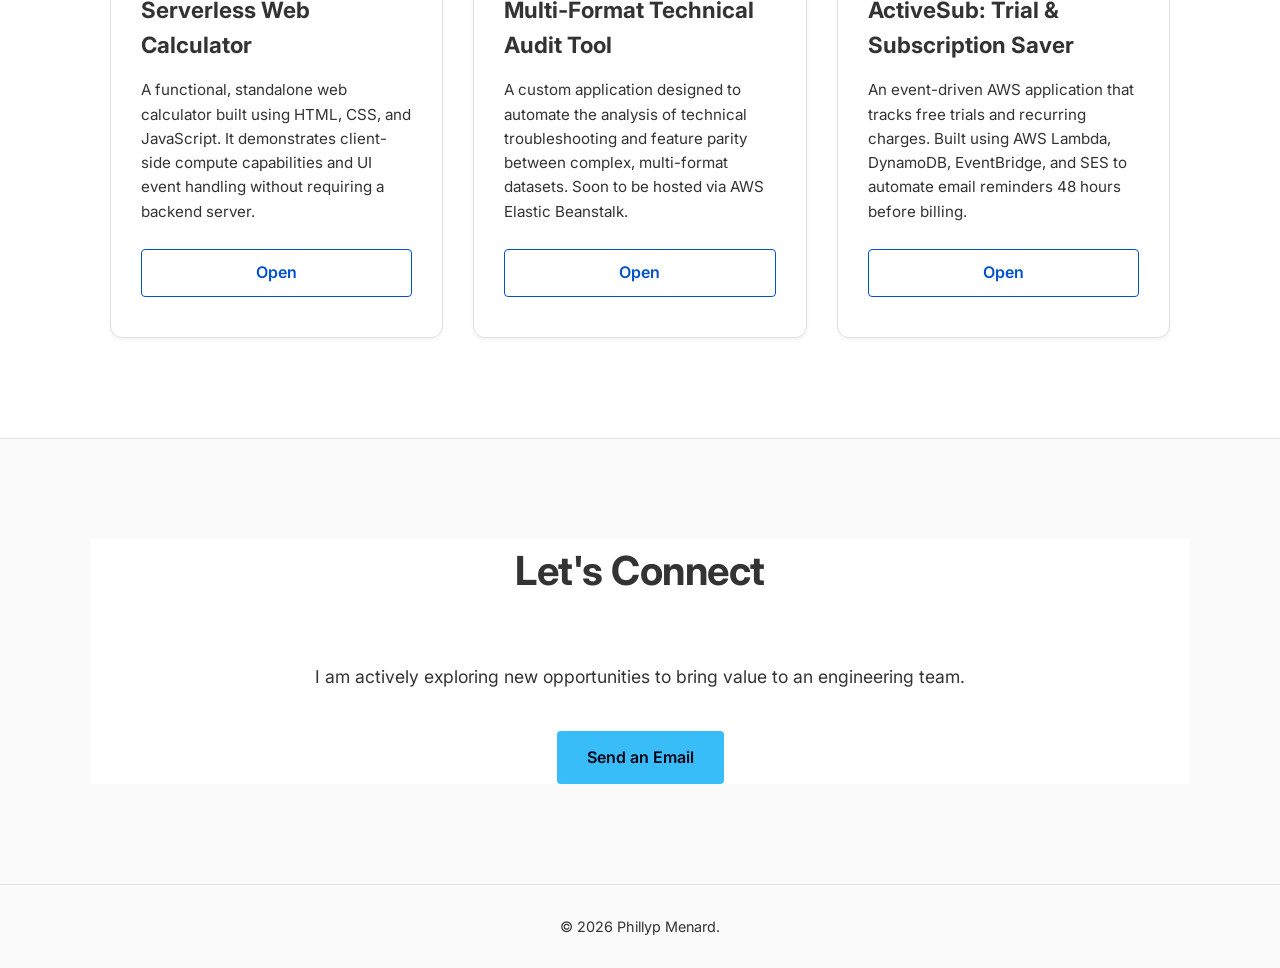
==== commit af5d9972: "Update index.html" ====
--- a/index.html
+++ b/index.html
@@ -34,6 +34,10 @@
             </p>
             
             <img src="signature.jpg" alt="Phillyp Menard Signature" class="document-signature">
+
+           <div style="margin-top: 45px; margin-bottom: 20px;">
+                <a href="#projects" class="btn-outline">View My Work &darr;</a>
+            </div>
 
         </div>
     </header>
--- a/styles.css
+++ b/styles.css
@@ -1,6 +1,5 @@
 /* The fallback font if all else fails */
 @import url('https://fonts.googleapis.com/css2?family=Inter:wght@400;600;700&display=swap');
-
 
 :root {
     --bg-dark: #0f172a;
@@ -138,7 +137,7 @@
     transform: translateY(-2px);
 }
 
-/* Outline Button (to stle the button) */
+/* Outline Button */
 .btn-outline {
     display: inline-block;
     border: 2px solid var(--accent);
@@ -190,16 +189,11 @@
     border-color: rgba(56, 189, 248, 0.3);
 }
 
-.card-icon {
-    font-size: 2rem;
-    margin-bottom: 20px;
-}
-
 .project-img {
     width: 100%;
     height: 180px;
     object-fit: cover;
-    object-position: top; /* Focuses on the top half of the calculator */
+    object-position: top;
     border-radius: 8px;
     margin-bottom: 20px;
     border: 1px solid rgba(255,255,255,0.05);
@@ -254,570 +248,75 @@
     font-size: 0.9rem;
 }
 
-/* Calculator UI Styles */
-.calculator-ui {
-    display: flex;
-    gap: 10px;
-    margin-bottom: 20px;
-}
-
-.calculator-ui input, .calculator-ui select {
-    width: 100%;
-    padding: 10px;
-    border-radius: 4px;
-    border: 1px solid rgba(255,255,255,0.1);
-    background: var(--bg-dark);
-    color: var(--text-main);
-    font-size: 1rem;
-}
-
-.calculator-ui input:focus, .calculator-ui select:focus {
-    outline: none;
-    border-color: var(--accent);
-}
-
-.calc-output {
-    margin-top: 15px;
-    padding: 12px;
-    background: rgba(56, 189, 248, 0.1);
-    border-left: 4px solid var(--accent);
-    border-radius: 4px;
-    font-family: monospace;
-    font-size: 1.1rem;
-    color: var(--text-main);
-}
-
-.hidden {
-    display: none;
-}
-/* --- Calculator Page Specific Styles --- */
-.calculator-wrapper {
-    max-width: 400px;
-    margin: 0 auto;
-}
-
-/* The Calculator Body */
-.calculator-ui {
-    display: block; /* This fixes the squished side-by-side bug! */
-    background: #2a2d35; /* Matte dark grey plastic */
-    padding: 30px;
-    border-radius: 12px;
-    /* Creates a realistic 3D casing effect */
-    box-shadow: 
-        15px 15px 30px rgba(0,0,0,0.6), 
-        inset -3px -3px 10px rgba(0,0,0,0.5), 
-        inset 3px 3px 10px rgba(255,255,255,0.1);
-    border: 1px solid #1a1c23;
-}
-
-/* The LCD Display */
-.calc-display {
-    background: #8fa082; /* Classic retro LCD Green/Grey */
-    color: #111512; /* Dark text */
-    font-size: 3.5rem;
-    text-align: right;
-    padding: 20px 15px;
-    border-radius: 6px;
-    margin-bottom: 25px;
-    overflow-x: auto;
-    /* Makes the screen look physically pushed into the casing */
-    border: inset 4px #1c1f24; 
-    box-shadow: inset 0px 5px 10px rgba(0,0,0,0.3);
-    font-family: 'Courier New', Courier, monospace;
-    font-weight: bold;
-    letter-spacing: 2px;
-}
-
-/* Keypad Grid */
-.calc-keypad {
-    display: grid;
-    grid-template-columns: repeat(4, 1fr);
-    gap: 15px; /* Creates even spacing so buttons fill the width */
-}
-
-/* The Base Buttons */
-.calc-btn {
-    background: #e0e0e0; /* Classic light grey buttons */
-    color: #333;
-    border: none;
-    padding: 20px 0;
-    font-size: 1.5rem;
-    border-radius: 8px;
-    cursor: pointer;
-    font-weight: bold;
-    width: 100%; /* Forces buttons to expand to grid size */
-    /* Creates a thick 3D bottom edge */
-    box-shadow: 0 5px #a0a0a0, inset 0px 2px 2px rgba(255,255,255,0.8);
-    transition: all 0.1s ease;
-    text-align: center;
-}
-
-/* Physical Button Press Effect */
-.calc-btn:active {
-    transform: translateY(5px); /* Pushes the button down */
-    box-shadow: 0 0px #a0a0a0, inset 0px 2px 2px rgba(255,255,255,0.8);
-}
-
-.calc-btn:hover {
-    background: #f0f0f0;
-}
-
-/* Operator Buttons (Divide, Multiply, Subtract, Add) */
-.calc-btn.op {
-    background: #4a5568;
-    color: white;
-    box-shadow: 0 5px #2d3748, inset 0px 2px 2px rgba(255,255,255,0.2);
-}
-.calc-btn.op:active {
-    box-shadow: 0 0px #2d3748, inset 0px 2px 2px rgba(255,255,255,0.2);
-}
-.calc-btn.op:hover {
-    background: #5a667b;
-}
-
-/* Clear Button */
-.calc-btn.clear {
-    grid-column: span 3;
-    background: #e53e3e;
-    color: white;
-    box-shadow: 0 5px #9b2c2c, inset 0px 2px 2px rgba(255,255,255,0.2);
-}
-.calc-btn.clear:active {
-    box-shadow: 0 0px #9b2c2c, inset 0px 2px 2px rgba(255,255,255,0.2);
-}
-.calc-btn.clear:hover {
-    background: #f56565;
-}
-
-/* Zero Button */
-.calc-btn.zero {
-    grid-column: span 2;
-}
-
-/* Equal Button */
-.calc-btn.equal {
-    grid-column: span 2;
-    background: #3182ce;
-    color: white;
-    box-shadow: 0 5px #2b6cb0, inset 0px 2px 2px rgba(255,255,255,0.2);
-}
-.calc-btn.equal:active {
-    box-shadow: 0 0px #2b6cb0, inset 0px 2px 2px rgba(255,255,255,0.2);
-}
-.calc-btn.equal:hover {
-    background: #4299e1;
-}
-
-/* --- Audit Tool Workspace Styles (Standalone App Interface) --- */
-.audit-workspace {
-    background: #ffffff; /* Crisp white background */
-    border: 1px solid #cbd5e1;
-    border-radius: 8px;
-    margin-bottom: 40px;
-    overflow: hidden;
-    /* Adds a heavy drop shadow so it looks like a floating window */
-    box-shadow: 0 25px 50px -12px rgba(0,0,0,0.5), 0 0 0 1px rgba(255,255,255,0.1);
-    color: #0f172a; 
-}
-
-.workspace-header {
-    background: #f8fafc;
-    padding: 20px;
-    border-bottom: 1px solid #e2e8f0;
-}
-
-.workspace-header h4 {
-    color: #0f172a;
-    margin-bottom: 5px;
-}
-
-.workspace-header p {
-    color: #64748b;
-    font-size: 0.95rem;
-    margin: 0;
-}
-
-.file-upload-grid {
-    display: grid;
-    grid-template-columns: 1fr 1fr;
-    gap: 20px;
-    padding: 20px;
-    background: #ffffff;
-}
-
-.upload-zone label {
-    display: block;
-    font-weight: 600;
-    color: #0284c7; /* Professional blue accent */
-    margin-bottom: 8px;
-    font-size: 0.9rem;
-}
-
-.file-input {
-    width: 100%;
-    padding: 10px;
-    background: #f1f5f9;
-    border: 1px dashed #94a3b8;
-    border-radius: 6px;
-    color: #334155;
-    cursor: pointer;
-}
-
-.workspace-controls {
-    padding: 0 20px 20px 20px;
-    display: flex;
-    justify-content: center; /* This line centers the buttons */
-    gap: 15px;
-    background: #ffffff;
-}
-
-/* Adjusting button colors specifically for the light workspace */
-.workspace-controls .btn {
-    background: #0284c7;
-    color: white;
-}
-.workspace-controls .btn-outline {
-    border-color: #0284c7;
-    color: #0284c7;
-}
-.workspace-controls .btn-outline:hover {
-    background: #0284c7;
-    color: white;
-}
-
-.diff-viewer {
-    display: grid;
-    grid-template-columns: 1fr 1fr;
-    border-top: 1px solid #e2e8f0;
-}
-
-.pane {
-    display: flex;
-    flex-direction: column;
-}
-
-.pane:first-child {
-    border-right: 1px solid #e2e8f0;
-}
-
-.pane-header {
-    background: #f1f5f9;
-    padding: 10px 20px;
-    font-size: 0.85rem;
-    font-weight: 600;
-    color: #475569;
-    text-transform: uppercase;
-    letter-spacing: 1px;
-    border-bottom: 1px solid #e2e8f0;
-}
-
-.pane-content {
-    background: #ffffff;
-    height: 400px;
-    overflow-y: auto;
-    padding: 0; /* Removed padding so the line numbers touch the far left edge */
-    font-family: 'Courier New', Courier, monospace;
-    font-size: 0.95rem;
-    color: #334155;
-    counter-reset: line-number; /* Initializes the automatic line counting system */
-}
-
-/* Logic Highlighting Classes */
-.diff-line {
-    position: relative; /* Required for the sidebar positioning */
-    padding: 2px 8px 2px 55px; /* 55px left padding makes room for the numbers */
-    min-height: 24px; 
-    word-break: break-all;
-    white-space: pre-wrap; 
-    /* Removed margins so the sidebars stack into a continuous solid column */
-}
-
-/* The Notepad++ Style Line Number Sidebar */
-.diff-line::before {
-    counter-increment: line-number;
-    content: counter(line-number);
-    position: absolute;
-    left: 0;
-    top: 0;
-    bottom: 0; /* Stretches to the full height even if the text wraps downward */
-    width: 45px;
-    background-color: #f1f5f9; /* Classic light gray sidebar */
-    color: #94a3b8;
-    text-align: right;
-    padding-right: 10px;
-    padding-top: 2px; /* Matches the top padding of the text */
-    font-size: 0.85rem;
-    border-right: 1px solid #e2e8f0;
-    user-select: none; /* Prevents users from accidentally copying the line numbers */
-}
-
-/* Updated color classes (removed the old left border for a cleaner IDE look) */
-.diff-red {
-    background: #fee2e2;
-    color: #991b1b;
-}
-
-.diff-green {
-    background: #dcfce7;
-    color: #166534;
-}
-
-/* Fades out the non-highlighted text so the colors pop */
-.diff-muted {
-    color: #cbd5e1; 
-}
-
-/* --- AWS Architecture Simulation Workspace --- */
-.cloud-workspace {
-    background: #ffffff;
-    border: 1px solid #cbd5e1;
-    border-radius: 8px;
-    margin-bottom: 40px;
-    overflow: hidden;
-    box-shadow: 0 25px 50px -12px rgba(0,0,0,0.5);
-    display: flex;
-    flex-direction: column;
-}
-
-.cloud-controls {
-    background: #f8fafc;
-    padding: 20px;
-    border-bottom: 1px solid #e2e8f0;
-}
-
-.cloud-controls h4 {
-    color: #0f172a;
-    margin-bottom: 15px;
-}
-
-.cloud-canvas {
-    position: relative;
-    height: 350px;
-    background: #0f172a; /* Dark background to make nodes pop */
-    overflow: hidden;
-}
-
-.cables {
-    position: absolute;
-    top: 0;
-    left: 0;
-    width: 100%;
-    height: 100%;
-}
-
-.cables line {
-    stroke: #334155;
-    stroke-width: 3;
-}
-
-.node {
-    position: absolute;
-    width: 100px;
-    text-align: center;
-    color: #f8fafc;
-    font-size: 0.8rem;
-    z-index: 10;
-}
-
-.node .icon {
-    background: #1e293b;
-    border: 2px solid #cbd5e1;
-    border-radius: 8px;
-    width: 60px;
-    height: 60px;
-    margin: 0 auto 5px auto;
-    display: flex;
-    align-items: center;
-    justify-content: center;
-    font-size: 1.8rem;
-    box-shadow: 0 4px 6px rgba(0,0,0,0.3);
-}
-
-.node .aws-icon {
-    border-color: #f59e0b; /* AWS Orange */
-    color: #f59e0b;
-}
-
-.node .func-icon {
-    border-color: #a855f7; /* Lambda/Function Purple */
-}
-
-.node small {
-    color: #94a3b8;
-    font-size: 0.7rem;
-}
-
-/* The Animated Request */
-.packet {
-    position: absolute;
-    width: 14px;
-    height: 14px;
-    background: #38bdf8;
-    border-radius: 50%;
-    box-shadow: 0 0 10px #38bdf8, 0 0 20px #38bdf8;
-    z-index: 20;
-    transition: top 0.6s linear, left 0.6s linear; 
-}
-
-.hidden {
-    display: none;
-}
-
-/* --- Subscription Saver Workspace --- */
-.sub-workspace {
-    background: #ffffff;
-    border: 1px solid #cbd5e1;
-    border-radius: 8px;
-    width: 380px;
-    box-shadow: 0 25px 50px -12px rgba(0,0,0,0.5);
-    color: #0f172a;
-    overflow: hidden;
-}
-
-.sub-header {
-    background: #f8fafc;
-    padding: 15px 20px;
-    border-bottom: 1px solid #e2e8f0;
-}
-
-.sub-header h4 {
-    margin: 0;
-    color: #334155;
-    font-size: 1rem;
-}
-
-.sub-form {
-    padding: 20px;
-}
-
-.sub-input {
-    width: 100%;
-    padding: 12px;
-    margin-bottom: 10px;
-    border: 1px solid #cbd5e1;
-    border-radius: 6px;
-    font-size: 0.95rem;
-    color: #334155;
-    background: #f8fafc;
-}
-
-.sub-input:focus {
-    outline: none;
-    border-color: #0284c7;
-    box-shadow: 0 0 0 3px rgba(2, 132, 199, 0.1);
-}
-
-.api-status {
-    margin-top: 15px;
-    padding: 10px;
-    background: #dcfce7;
-    color: #166534;
-    border-radius: 4px;
-    font-family: monospace;
-    font-size: 0.85rem;
-    text-align: center;
-}
-
-.sub-list {
-    padding: 0;
-    max-height: 250px;
-    overflow-y: auto;
-}
-
-.sub-item {
-    display: flex;
-    justify-content: space-between;
-    align-items: center;
-    padding: 15px 20px;
-    border-bottom: 1px solid #e2e8f0;
-    transition: background 0.2s;
-}
-
-.sub-item:hover {
-    background: #f8fafc;
-}
-
-.sub-item:last-child {
-    border-bottom: none;
-}
-
-.sub-info {
-    display: flex;
-    flex-direction: column;
-}
-
-.sub-info strong {
-    font-size: 0.95rem;
-    color: #0f172a;
-}
-
-.sub-info small {
-    color: #64748b;
-    font-size: 0.8rem;
-    margin-top: 3px;
-}
-
-.status-badge {
-    padding: 4px 10px;
-    border-radius: 12px;
-    font-size: 0.75rem;
-    font-weight: 600;
-}
-
-.status-badge.safe {
-    background: #e0f2fe;
-    color: #0284c7;
-}
-
-.status-badge.warning {
-    background: #fef08a;
-    color: #854d0e;
-}
-
-.status-badge.new {
-    background: #dcfce7;
-    color: #166534;
-}
-
-
-/* The Font Stack & Light Mode Colors */
-body {
-    background-color: #ffffff; /* Crisp white paper background */
-    color: #333333; /* Dark charcoal text for high contrast but low eye-strain */
-    font-family: 'Aptos', 'Inter', -apple-system, sans-serif;
-}
-
-h1, h2, h3, h4, .logo {
-    font-family: 'Aptos Display', 'Inter', -apple-system, sans-serif;
-    color: #1a1a1a; /* Almost black for headers */
-}
-
-/* Tone down the neon blue to a corporate AWS blue */
+/* ========================================= */
+/* FORCED LIGHT MODE & DOCUMENT STYLING      */
+/* ========================================= */
+
+/* 1. Nuke the dark backgrounds and gradients */
+body, #about, header, main, .container {
+    background: #ffffff !important;
+    background-color: #ffffff !important;
+    background-image: none !important; 
+    font-family: 'Aptos', 'Inter', -apple-system, sans-serif !important;
+}
+
+/* 2. Force text to charcoal */
+body, p, h1, h3, h4, li, .summary-text, .nav-links a, .section-title, .project-card p {
+    color: #333333 !important;
+}
+
+/* 3. Corporate Blue accents */
 h2, .logo {
     color: #0052cc !important; 
-}
-
-/* The Signature Styling */
+    font-family: 'Aptos Display', 'Inter', -apple-system, sans-serif !important;
+}
+
+/* 4. The Signature Size Fix */
 .document-signature {
-    max-width: 250px; /* Keeps it reasonably sized */
-    display: block;
-    margin-top: 30px;
-    mix-blend-mode: multiply; /* This makes the white background of the image blend perfectly */
-}
-
-/* Fix the Navbar for Light Mode */
+    width: 180px !important; /* Perfect signature size */
+    max-width: 100% !important;
+    height: auto !important;
+    display: block !important;
+    margin: 30px auto 0 auto !important;
+    mix-blend-mode: multiply !important;
+}
+
+/* 5. Clean up the Profile Picture */
+.profile-img {
+    border: 3px solid #e0e0e0 !important; 
+    box-shadow: 0 4px 6px rgba(0,0,0,0.05) !important; 
+}
+
+/* 6. Fix the Navbar */
 nav {
     background-color: #ffffff !important;
-    border-bottom: 1px solid #e0e0e0; /* Crisp line like a document header */
-}
-
-nav a {
-    color: #333333 !important;
-    font-weight: 600;
-}
-
-/* Clean up the Profile Picture */
-#about img[alt="Phillyp"] {
-    border: 3px solid #e0e0e0; /* Removes neon glow, adds clean grey border */
-    box-shadow: 0 4px 6px rgba(0,0,0,0.05); /* Very subtle paper shadow */
-}
+    border-bottom: 1px solid #e0e0e0 !important; 
+}
+
+/* 7. Light Mode Project Cards */
+.project-card {
+    background: #ffffff !important;
+    border: 1px solid #e0e0e0 !important;
+    box-shadow: 0 2px 4px rgba(0,0,0,0.05) !important;
+}
+
+.project-card:hover {
+    box-shadow: 0 10px 20px rgba(0,0,0,0.1) !important;
+    border-color: #0052cc !important;
+}
+
+.demo-btn {
+    color: #0052cc !important;
+    border-color: #0052cc !important;
+}
+
+.demo-btn:hover {
+    background-color: #0052cc !important;
+    color: #ffffff !important;
+}
+
+/* Contact Area Fix */
+#contact, footer {
+    background-color: #fafafa !important;
+    border-top: 1px solid #e0e0e0 !important;
+}
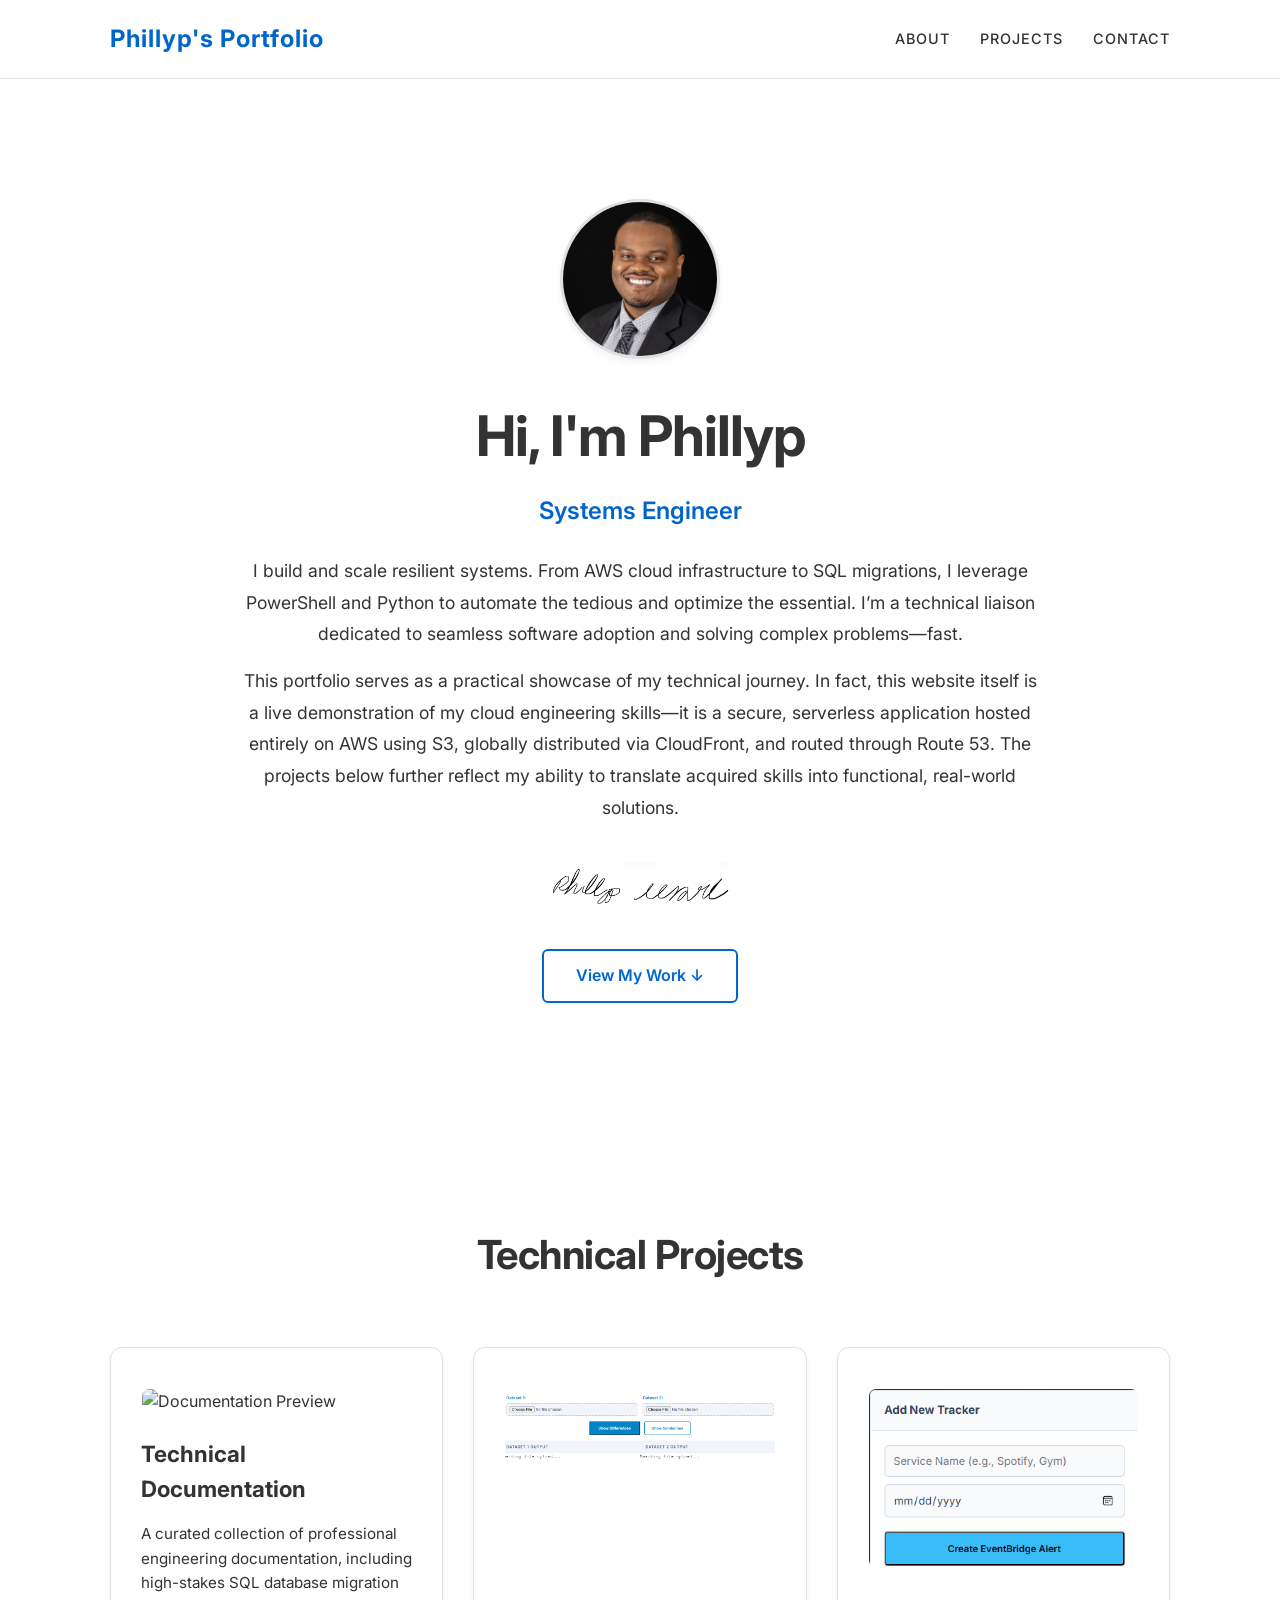
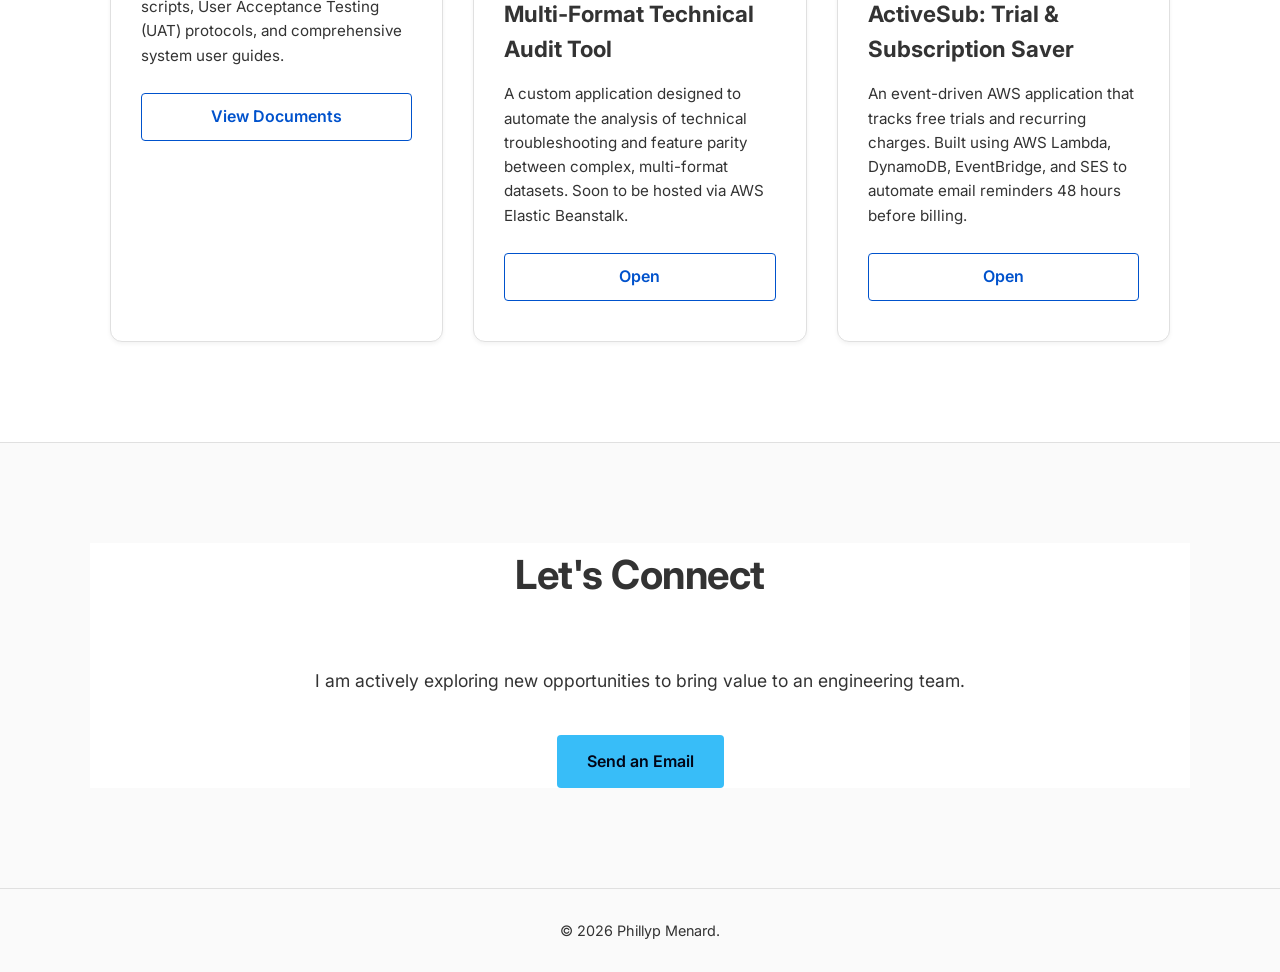
==== commit d0bfc50d: "Replace web calculator project with documentation section" ====
--- a/index.html
+++ b/index.html
@@ -48,10 +48,10 @@
             <div class="project-grid">
                 
                 <div class="project-card">
-                    <img src="calculator-preview.png" alt="Calculator Preview" class="project-img">
-                    <h3>Serverless Web Calculator</h3>
-                    <p>A functional, standalone web calculator built using HTML, CSS, and JavaScript. It demonstrates client-side compute capabilities and UI event handling without requiring a backend server.</p>
-                    <a href="calculator.html" class="demo-btn" style="display: block; text-align: center; text-decoration: none;">Open</a>
+                    <img src="docs-preview.png" alt="Documentation Preview" class="project-img">
+                    <h3>Technical Documentation</h3>
+                    <p>A curated collection of professional engineering documentation, including high-stakes SQL database migration scripts, User Acceptance Testing (UAT) protocols, and comprehensive system user guides.</p>
+                    <a href="documents.html" class="demo-btn" style="display: block; text-align: center; text-decoration: none;">View Documents</a>
                 </div>
                 
                 <div class="project-card">
--- a/styles.css
+++ b/styles.css
@@ -265,10 +265,14 @@
     color: #333333 !important;
 }
 
-/* 3. Corporate Blue accents */
-h2, .logo {
-    color: #0052cc !important; 
+/* 3. Match the Logo and Systems Engineer Text perfectly */
+header h2, .logo {
+    color: #0066cc !important; 
     font-family: 'Aptos Display', 'Inter', -apple-system, sans-serif !important;
+}
+
+header h2 {
+    font-weight: 600 !important; /* Thickens the font so the blue matches optically */
 }
 
 /* 4. The Signature Size Fix */
@@ -320,3 +324,23 @@
     background-color: #fafafa !important;
     border-top: 1px solid #e0e0e0 !important;
 }
+
+/* 8. Light Mode Outline Button ("View My Work") */
+.btn-outline {
+    border: 2px solid #0066cc !important;
+    color: #0066cc !important;
+    background: transparent !important;
+    display: inline-block !important;
+    padding: 12px 32px !important;
+    border-radius: 6px !important;
+    font-weight: 600 !important;
+    transition: all 0.3s ease !important;
+    text-decoration: none !important;
+}
+
+.btn-outline:hover {
+    background-color: #0066cc !important;
+    color: #ffffff !important;
+    transform: translateY(-2px) !important;
+    box-shadow: 0 4px 12px rgba(0, 102, 204, 0.2) !important;
+}
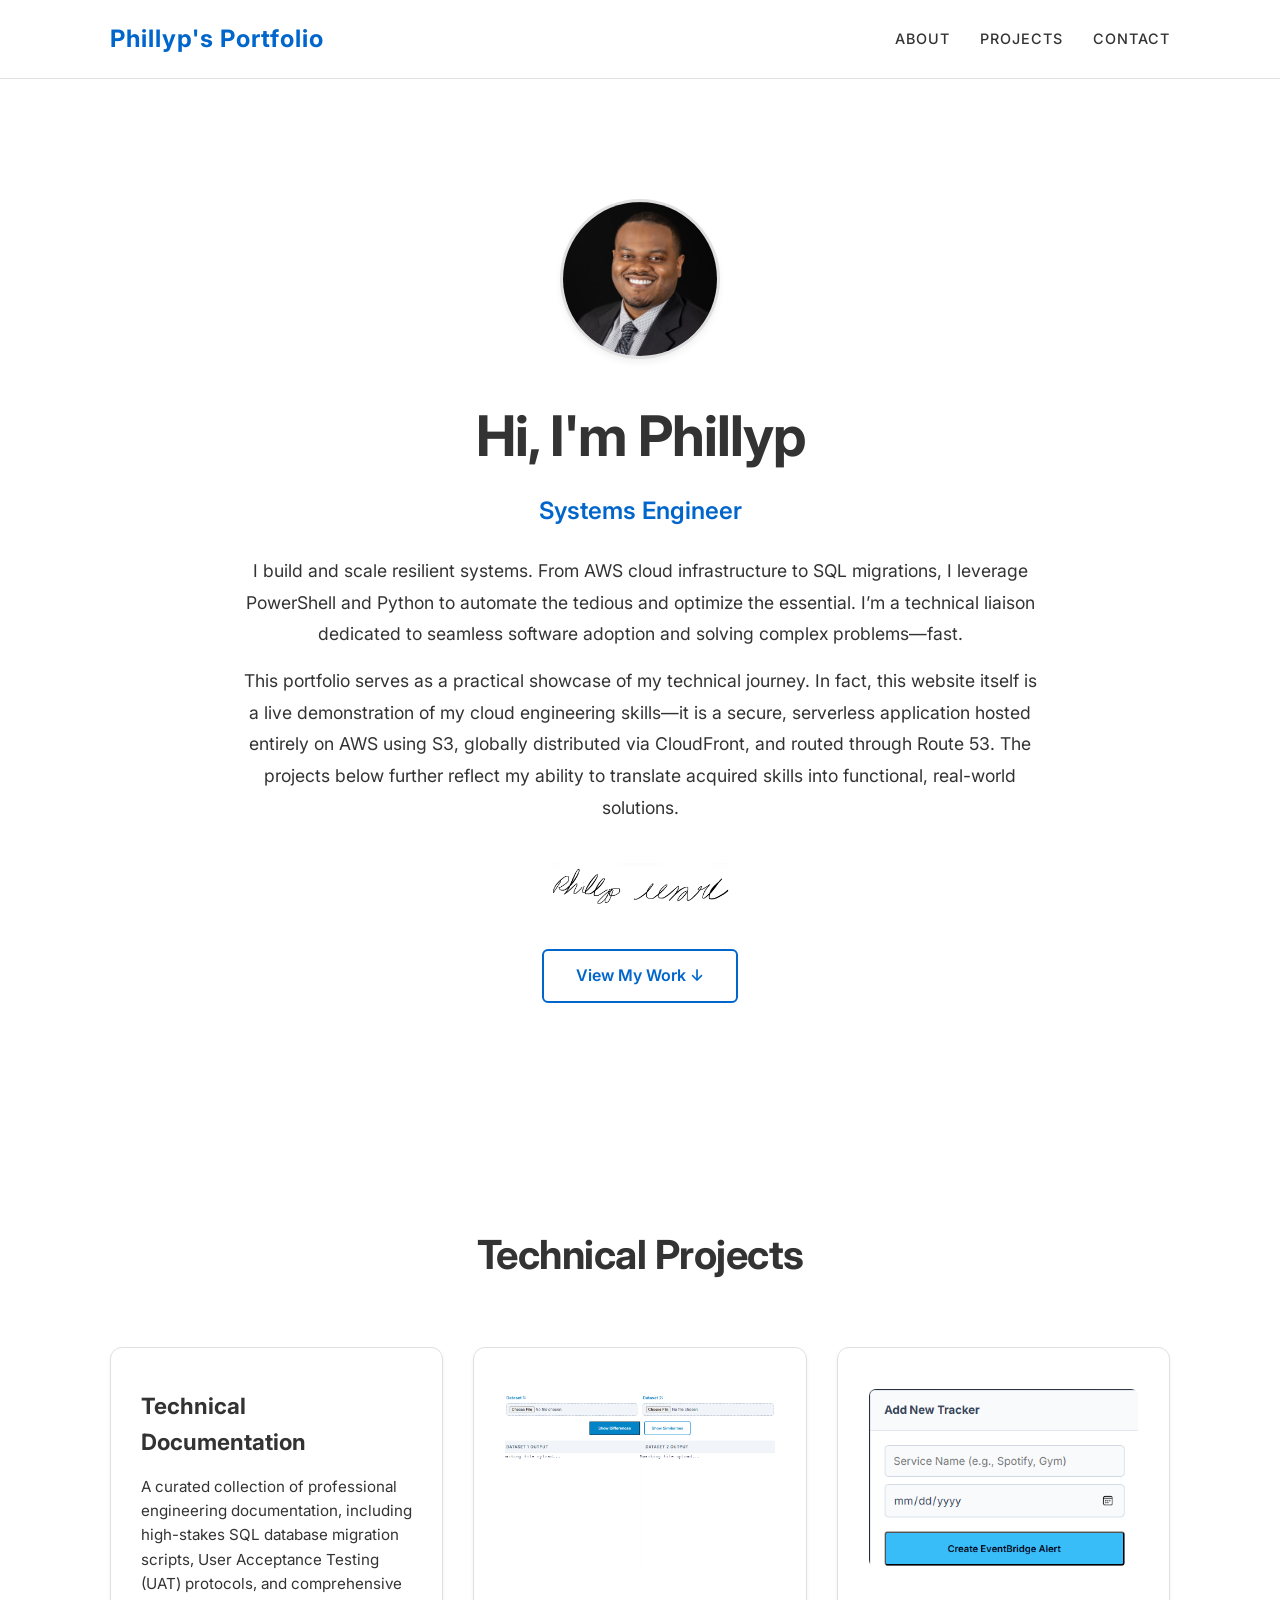
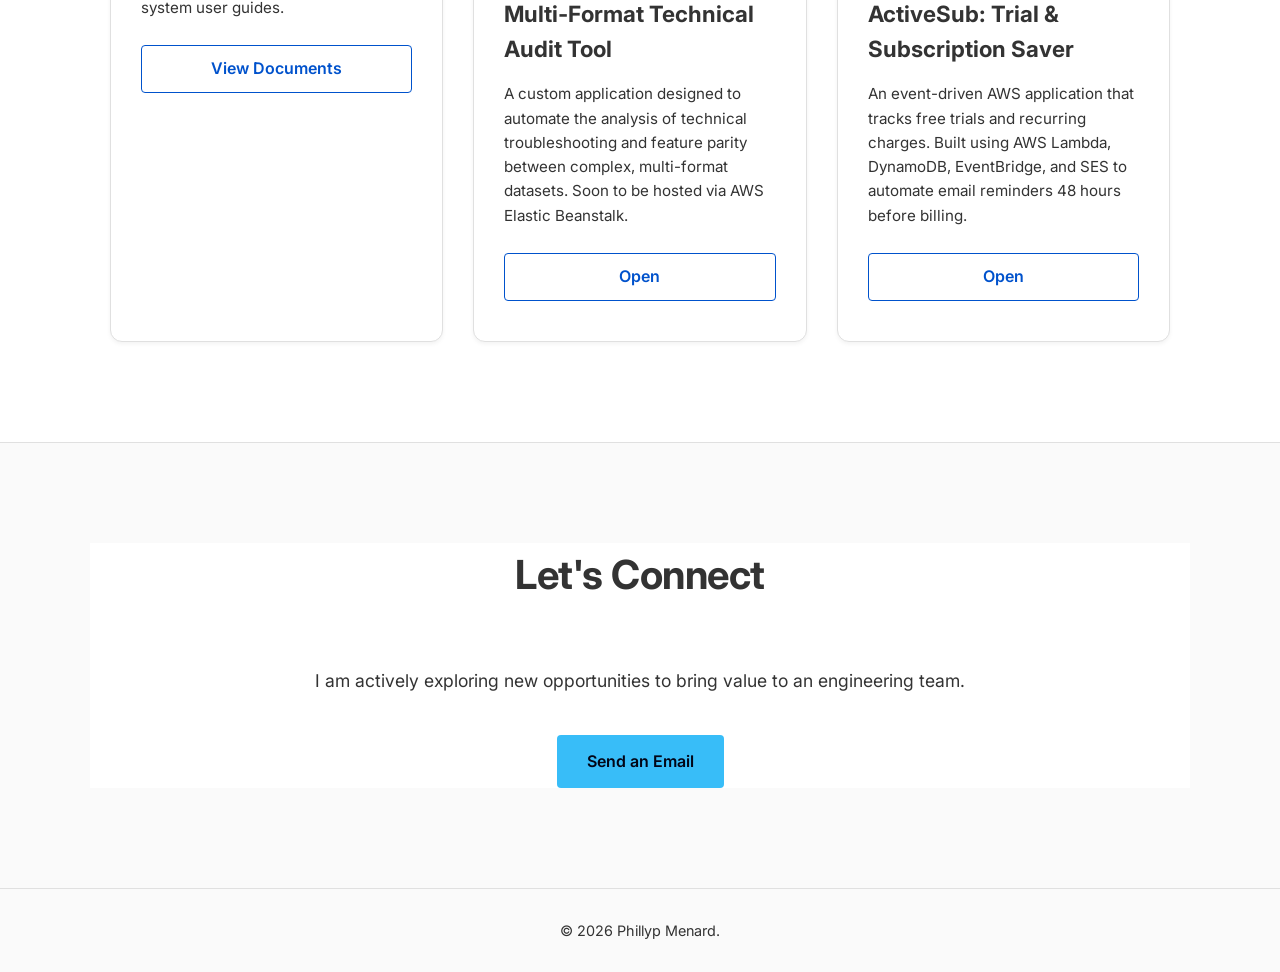
==== commit 561e6d63: "Remove documentation preview image from project card Removed the image for the documentation preview" ====
--- a/index.html
+++ b/index.html
@@ -48,7 +48,6 @@
             <div class="project-grid">
                 
                 <div class="project-card">
-                    <img src="docs-preview.png" alt="Documentation Preview" class="project-img">
                     <h3>Technical Documentation</h3>
                     <p>A curated collection of professional engineering documentation, including high-stakes SQL database migration scripts, User Acceptance Testing (UAT) protocols, and comprehensive system user guides.</p>
                     <a href="documents.html" class="demo-btn" style="display: block; text-align: center; text-decoration: none;">View Documents</a>
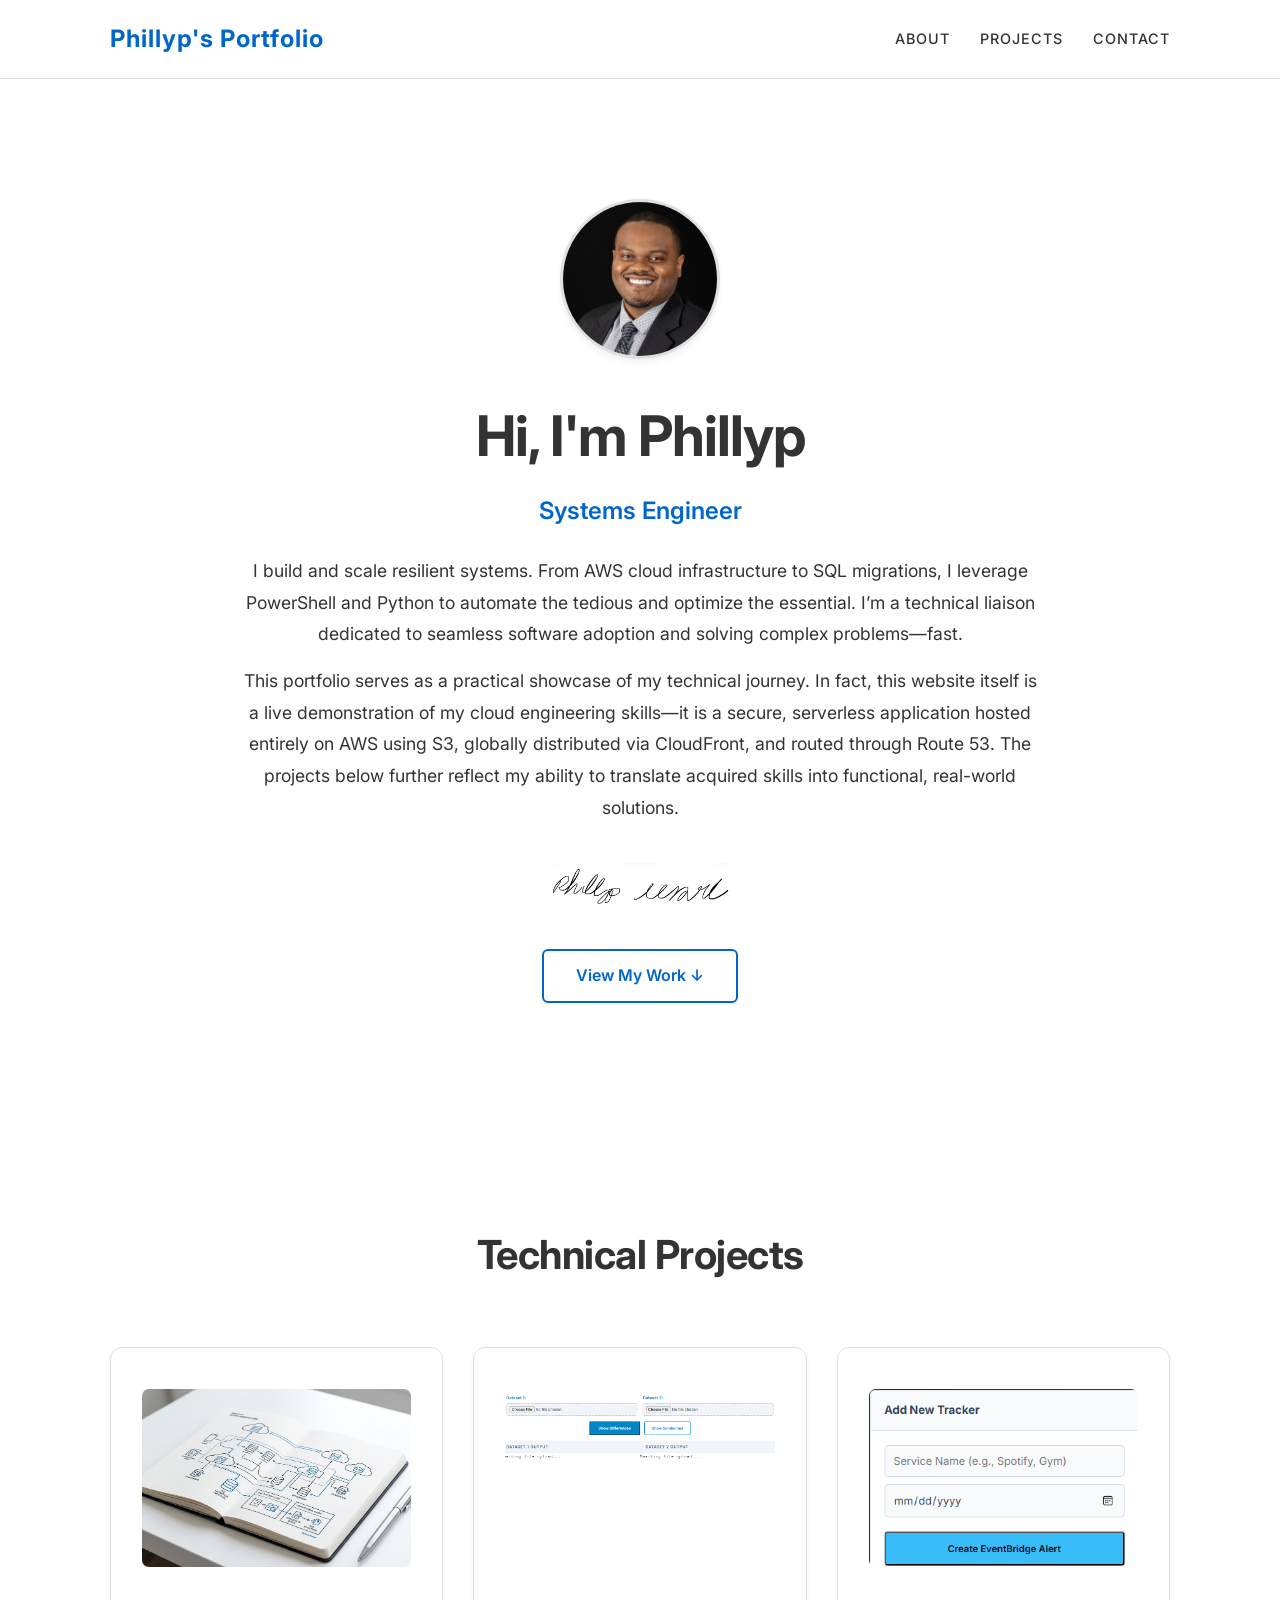
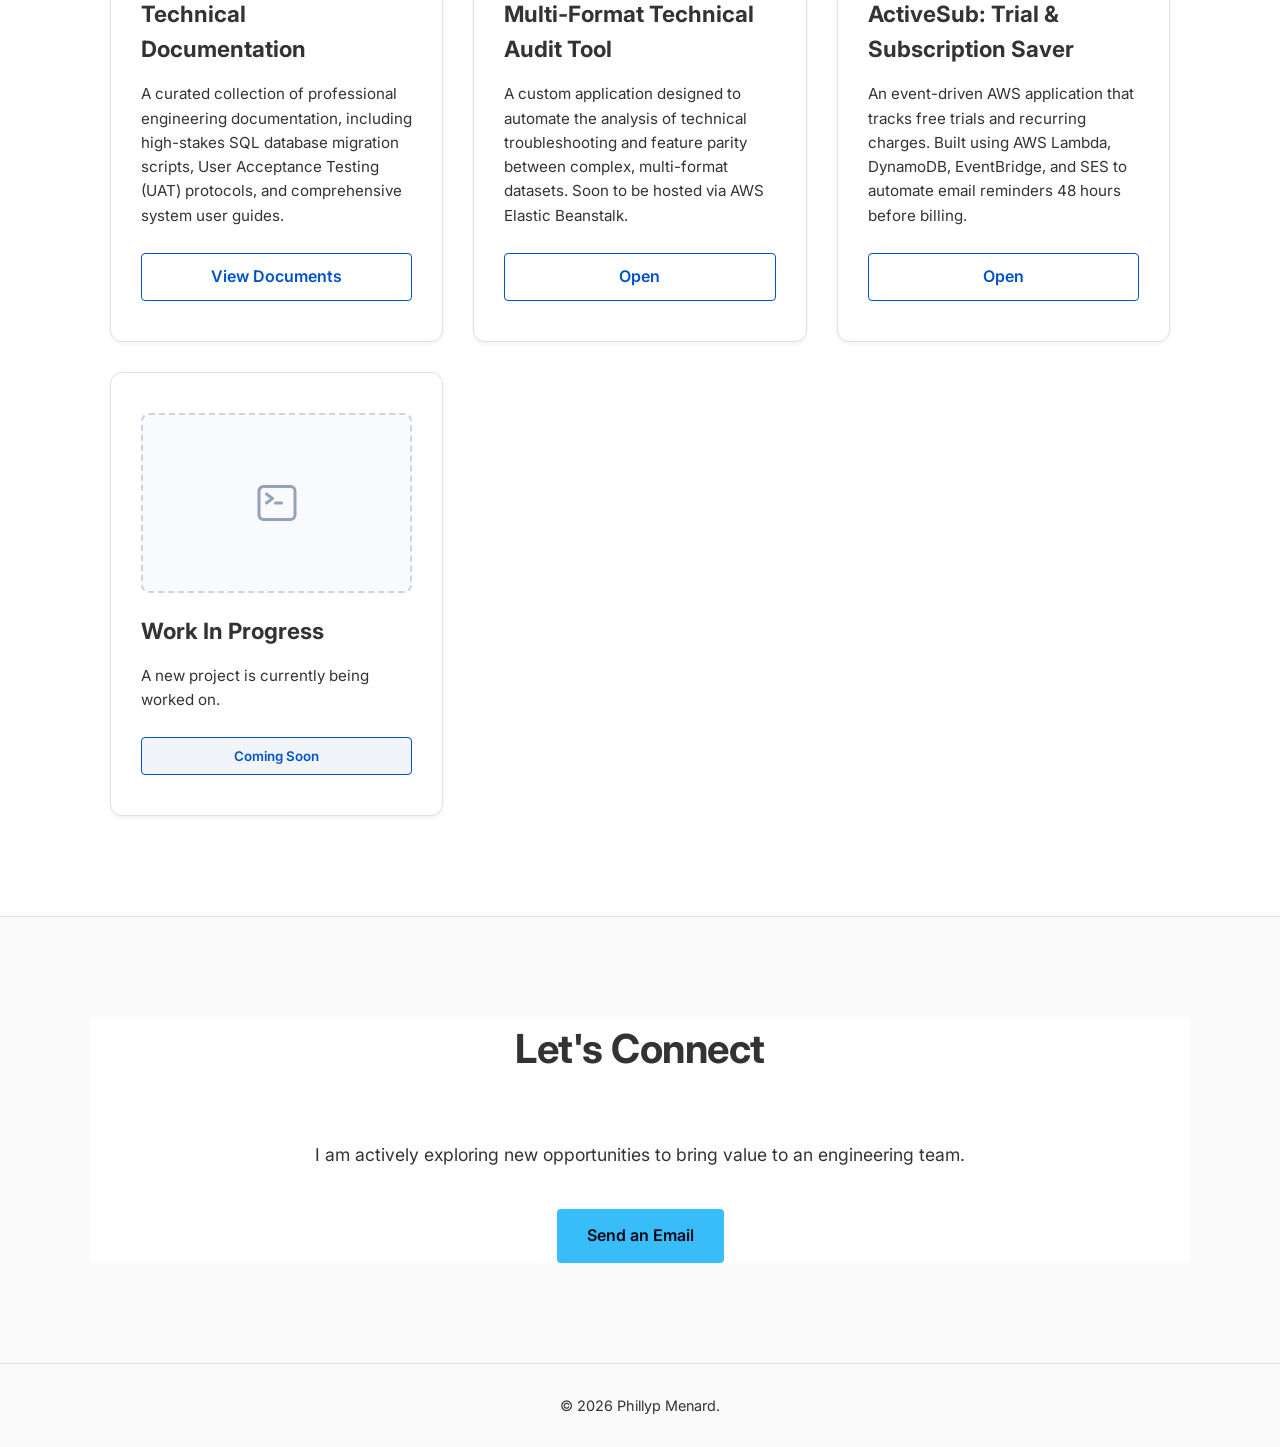
==== commit 235b6cab: "Staging site update" ====
--- a/index.html
+++ b/index.html
@@ -48,6 +48,7 @@
             <div class="project-grid">
                 
                 <div class="project-card">
+                    <img src="docs-preview.jpg" alt="Technical Documentation Preview" class="project-img">
                     <h3>Technical Documentation</h3>
                     <p>A curated collection of professional engineering documentation, including high-stakes SQL database migration scripts, User Acceptance Testing (UAT) protocols, and comprehensive system user guides.</p>
                     <a href="documents.html" class="demo-btn" style="display: block; text-align: center; text-decoration: none;">View Documents</a>
@@ -67,6 +68,19 @@
                     <a href="sub-saver.html" class="demo-btn" style="display: block; text-align: center; text-decoration: none;">Open</a>
                 </div>
 
+                <div class="project-card">
+                    <div style="background-color: #f8fafc; border: 2px dashed #cbd5e1; height: 180px; border-radius: 8px; margin-bottom: 20px; display: flex; justify-content: center; align-items: center; color: #94a3b8;">
+                        <svg width="48" height="48" fill="none" stroke="currentColor" stroke-width="1.5" viewBox="0 0 24 24" xmlns="http://www.w3.org/2000/svg">
+                            <path stroke-linecap="round" stroke-linejoin="round" d="M6.75 7.5l3 2.25-3 2.25m4.5 0h3m-9 8.25h13.5A2.25 2.25 0 0021 18V6a2.25 2.25 0 00-2.25-2.25H5.25A2.25 2.25 0 003 6v12a2.25 2.25 0 002.25 2.25z"></path>
+                        </svg>
+                    </div>
+                    
+                    <h3>Work In Progress</h3>
+                    <p>A new project is currently being worked on.</p>
+                    
+                    <button class="demo-btn" style="display: block; width: 100%; text-align: center; background-color: #f1f5f9; color: #94a3b8; border: 1px solid #e2e8f0; cursor: not-allowed; padding: 10px 0; border-radius: 4px; font-weight: 600;" disabled>Coming Soon</button>
+                </div>
+
             </div>
         </div>
     </section>
